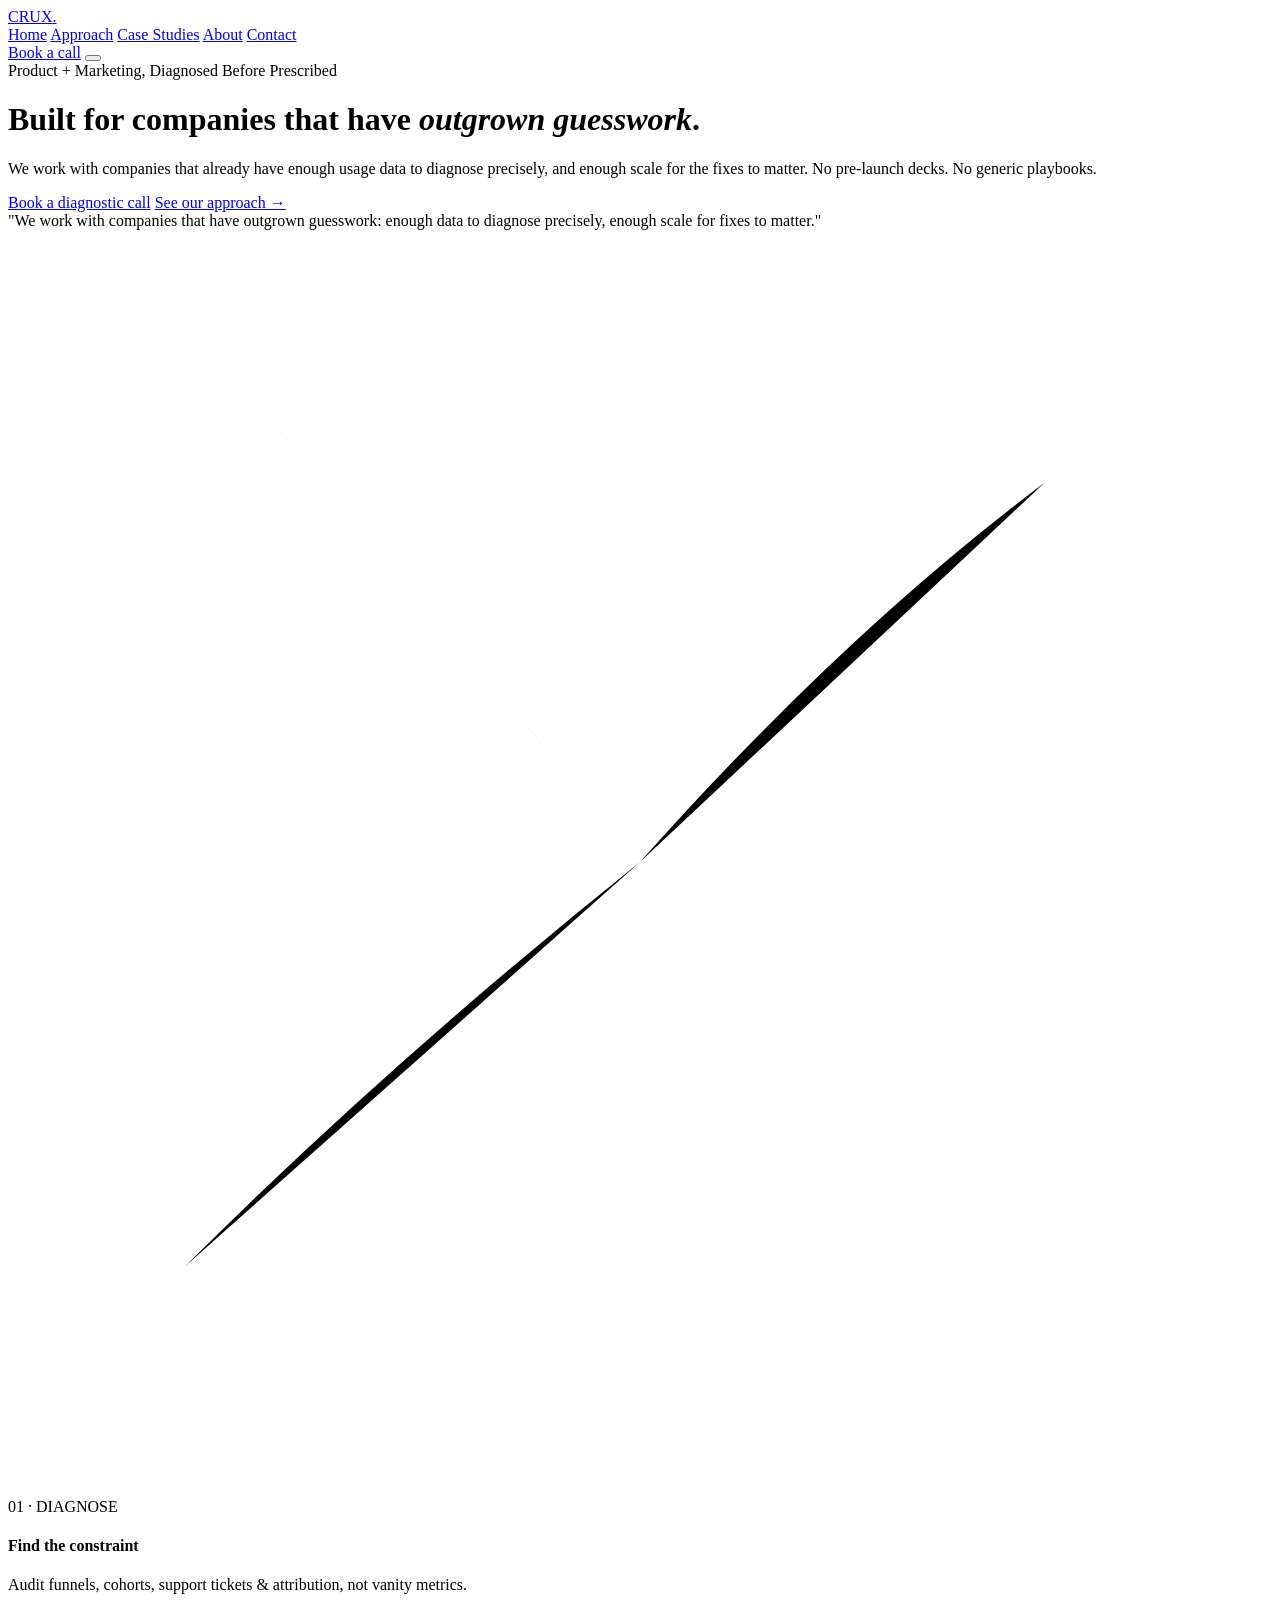
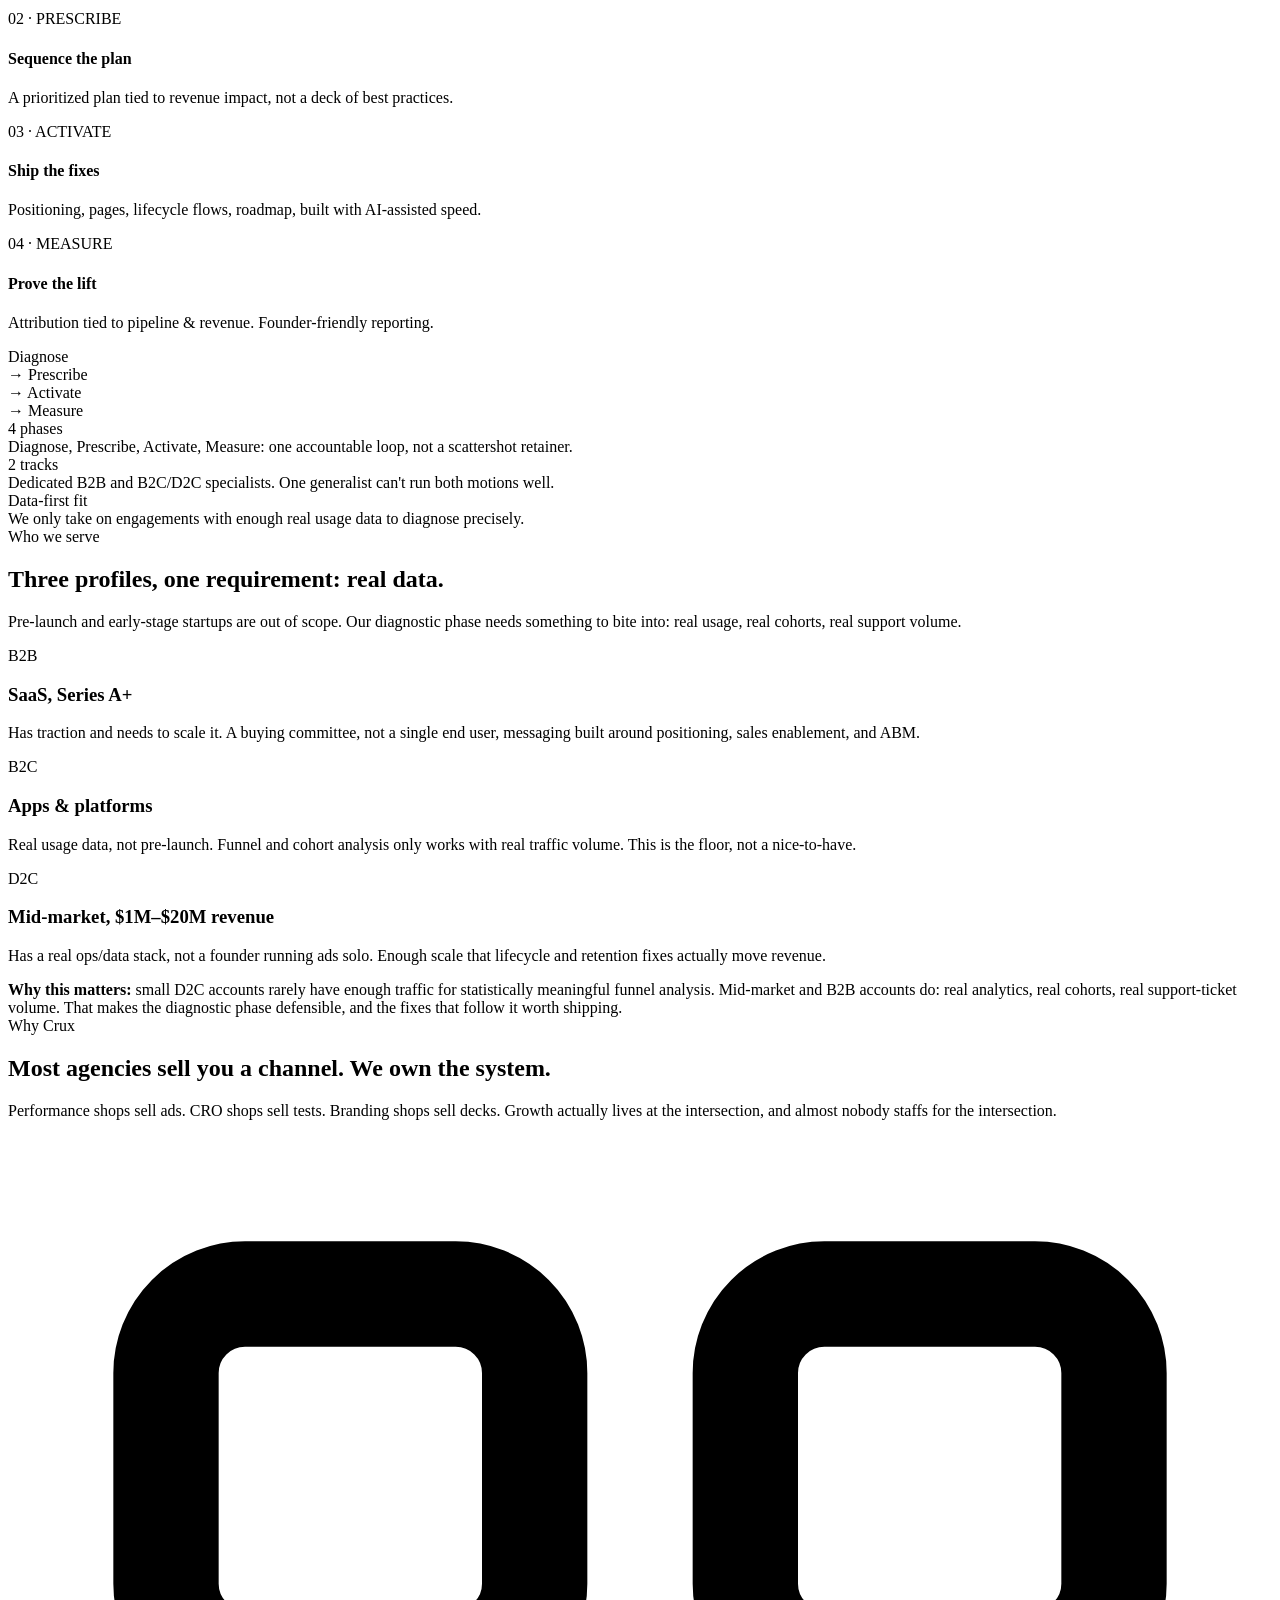
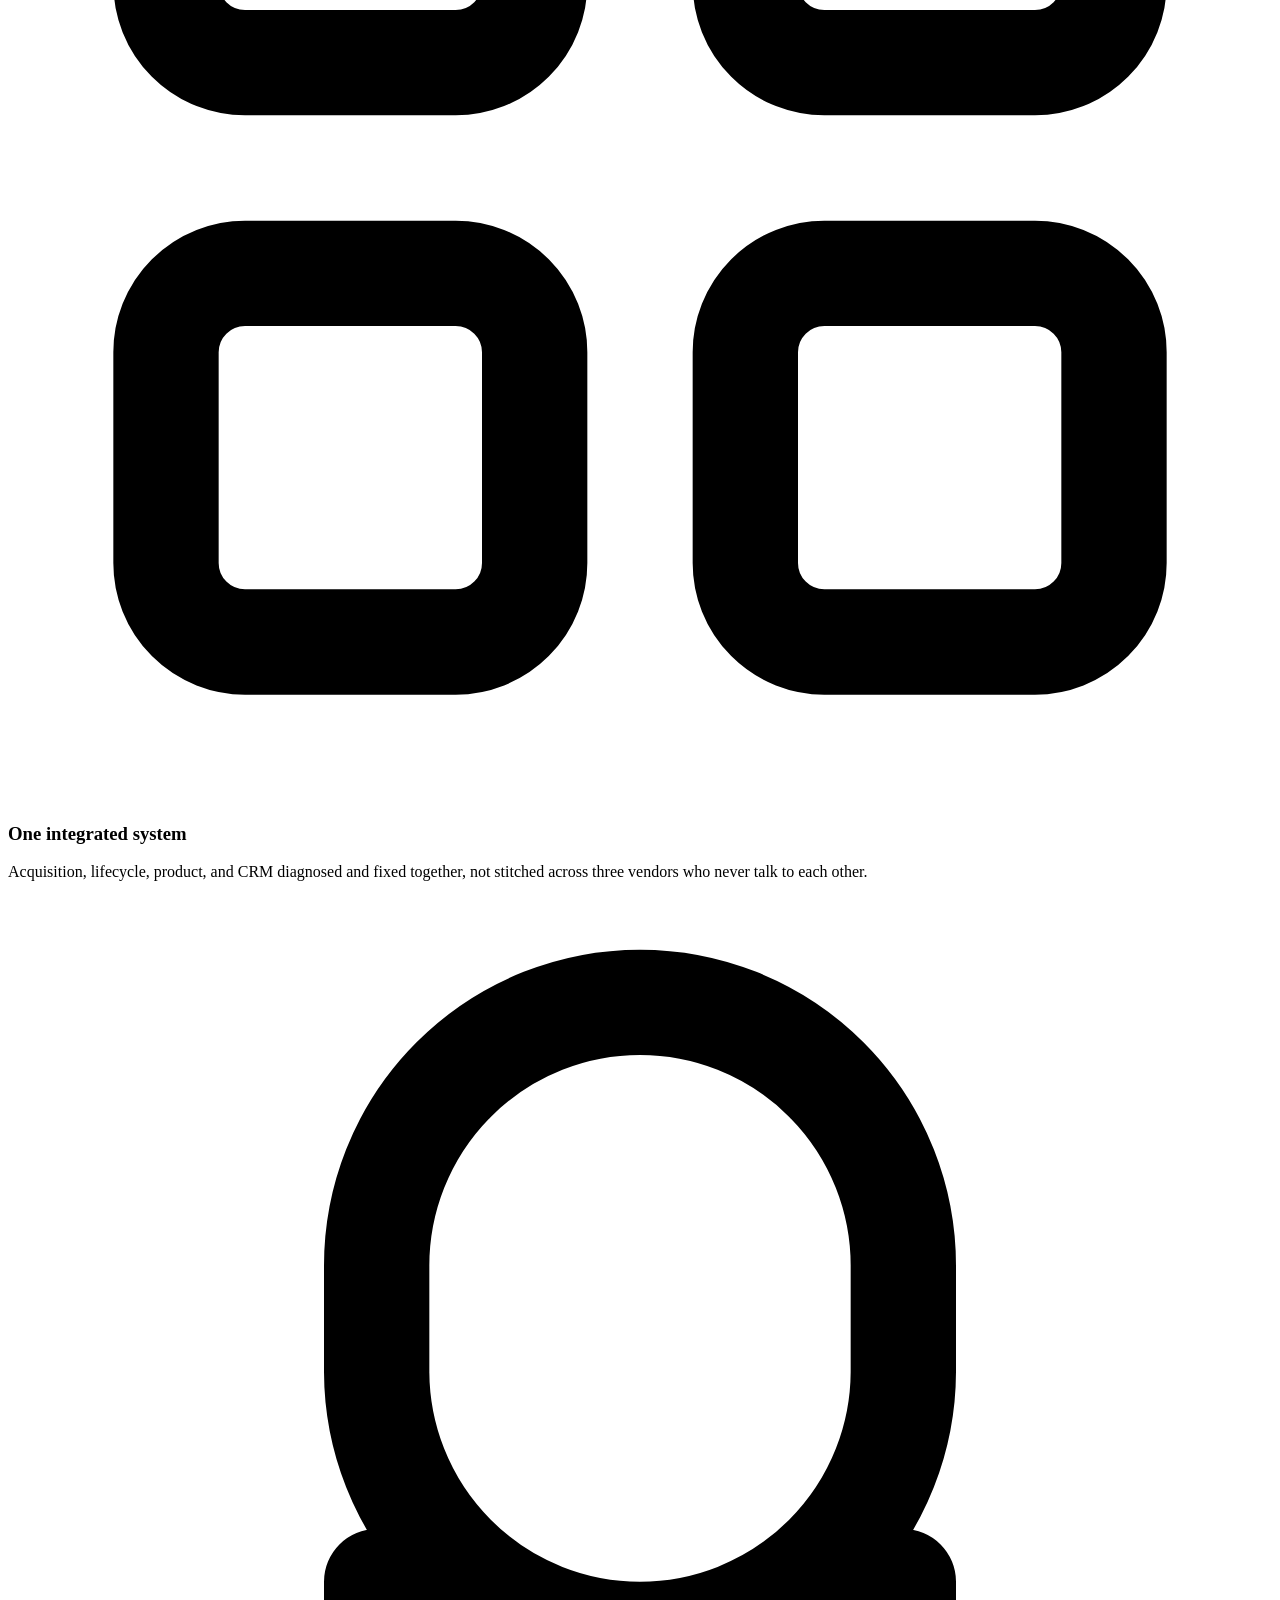
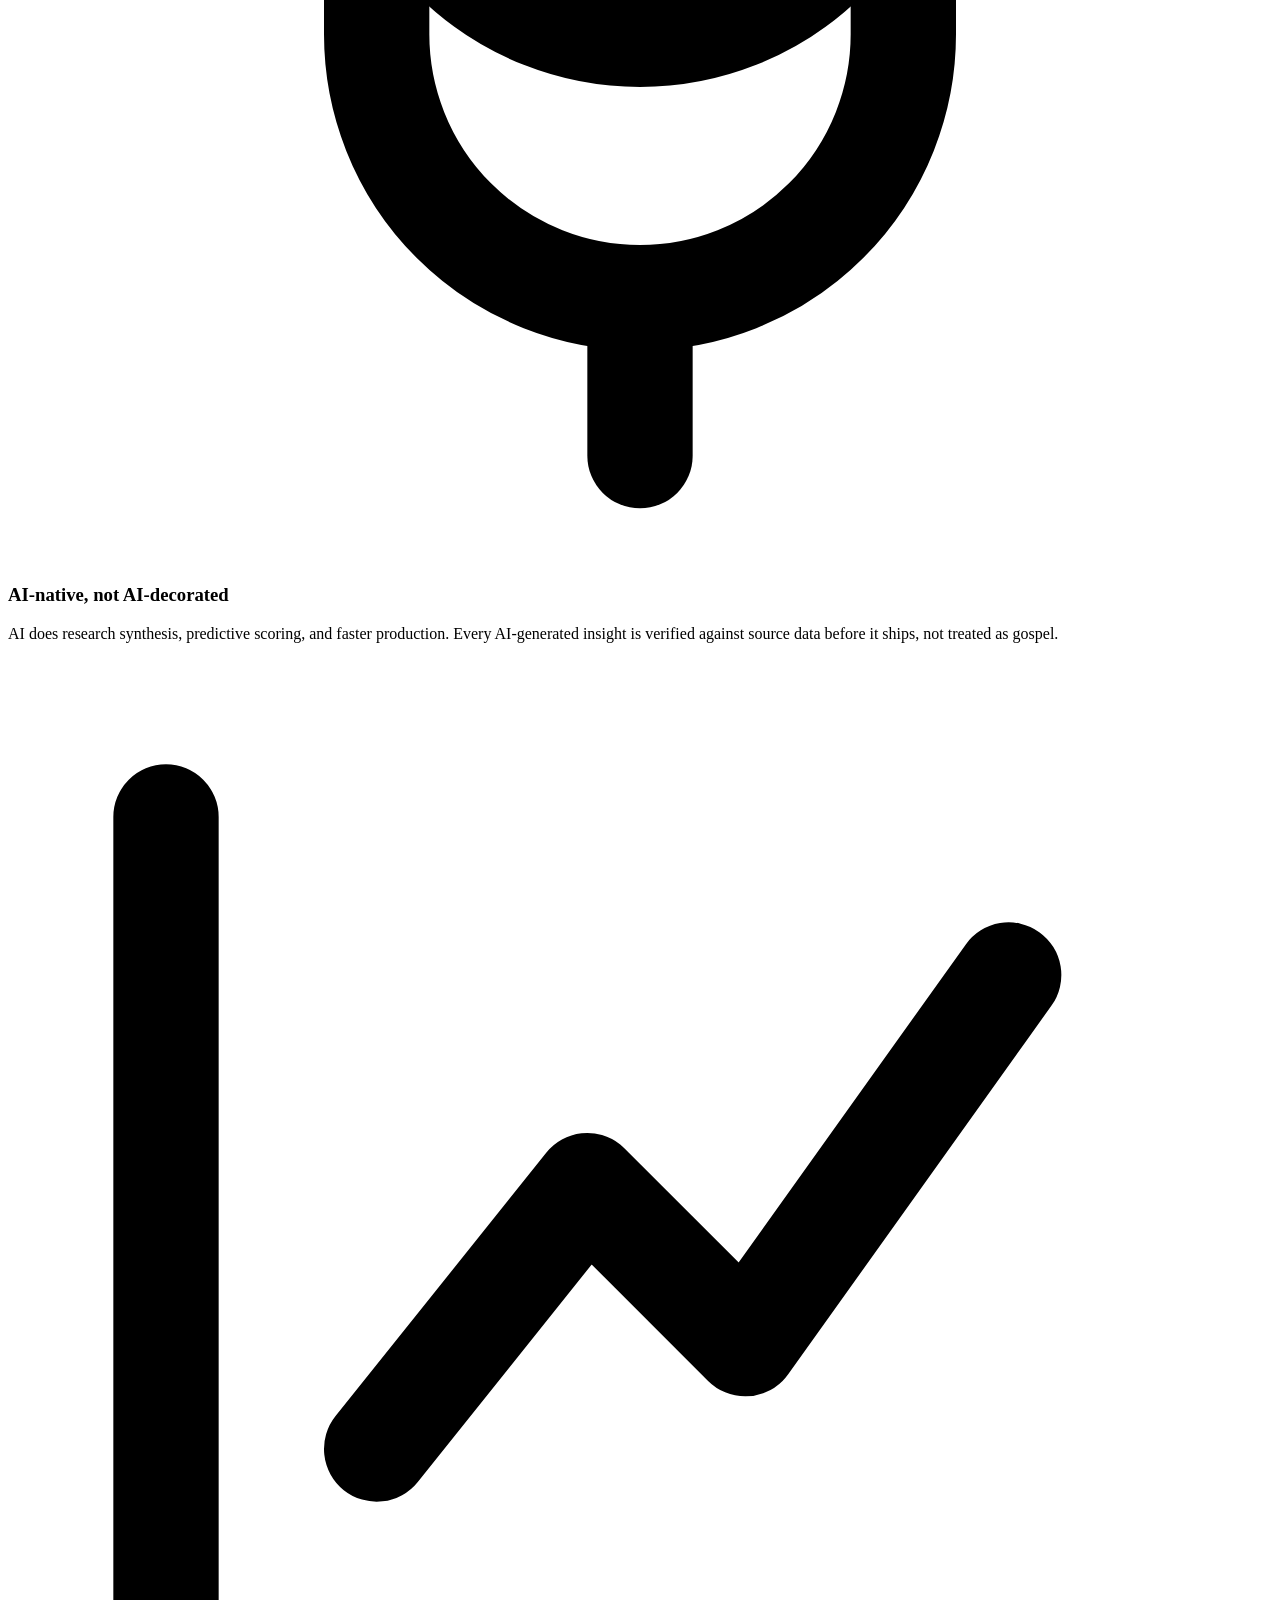
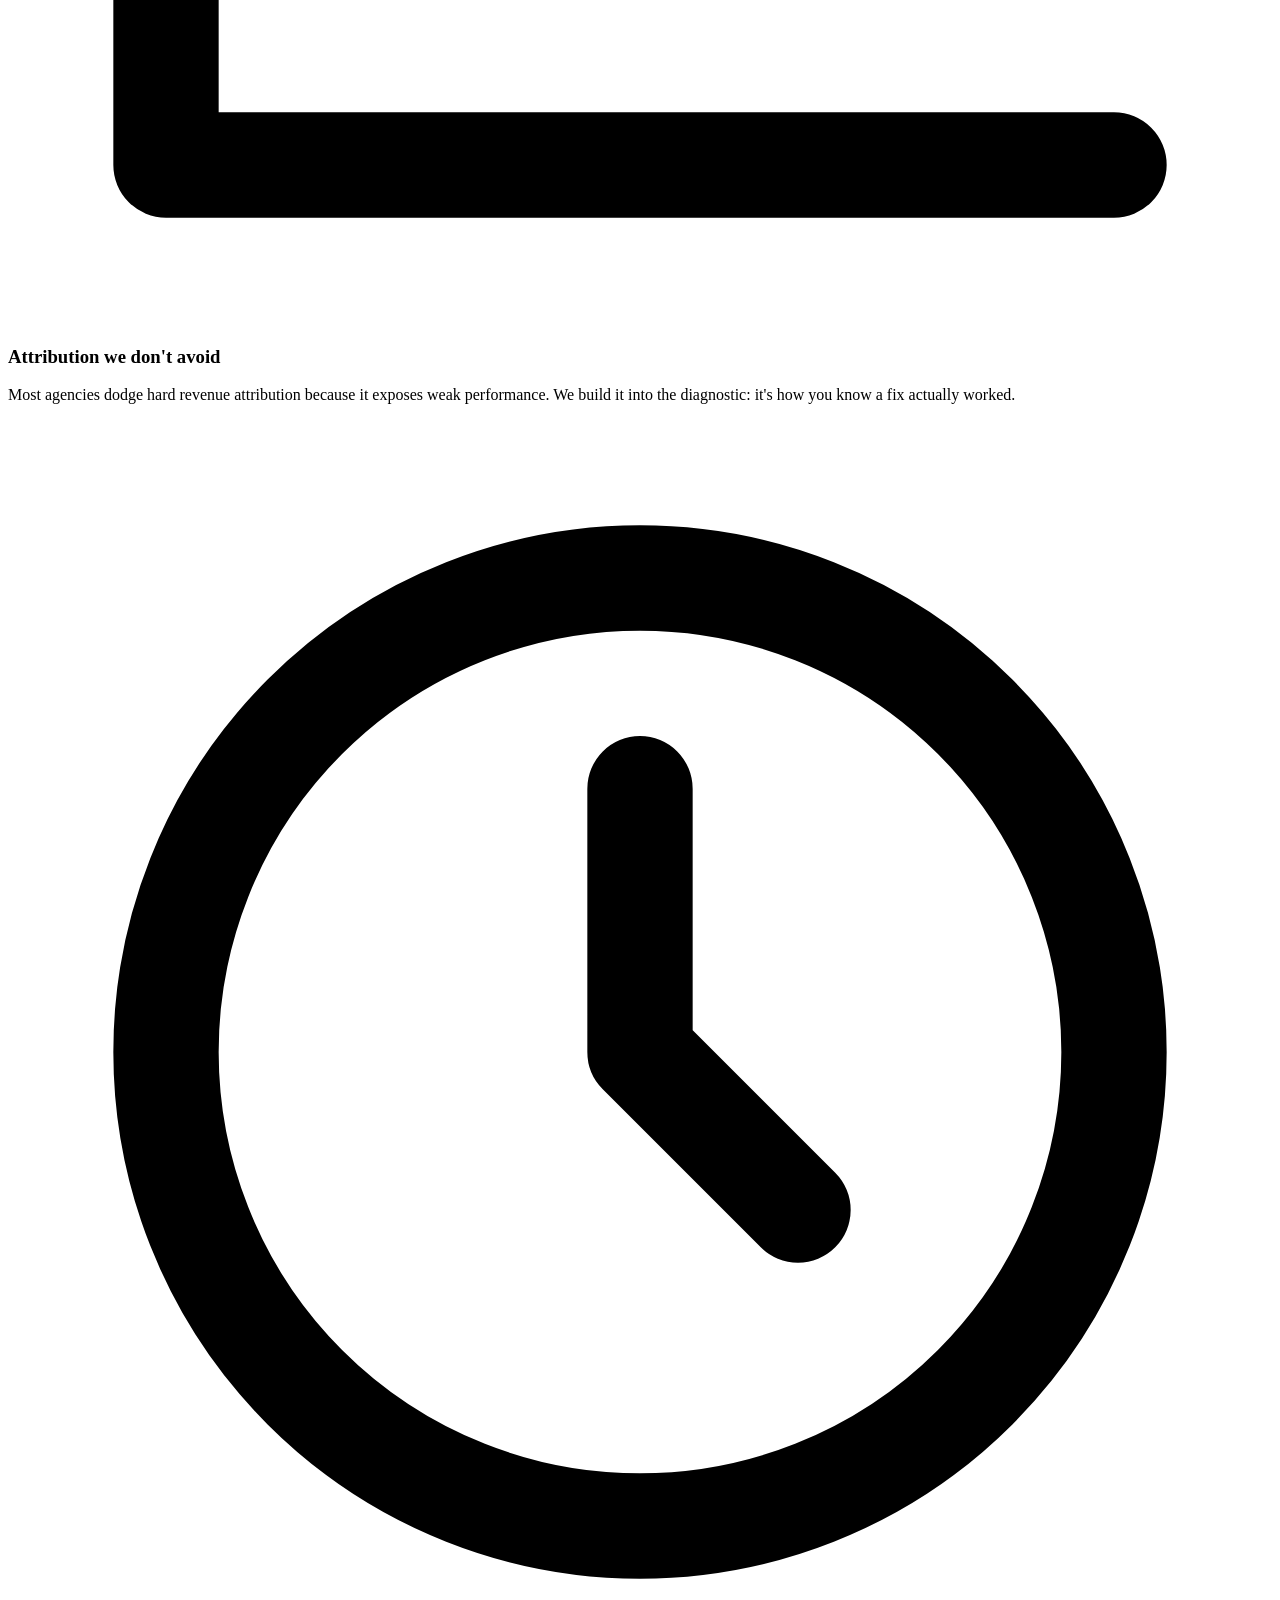
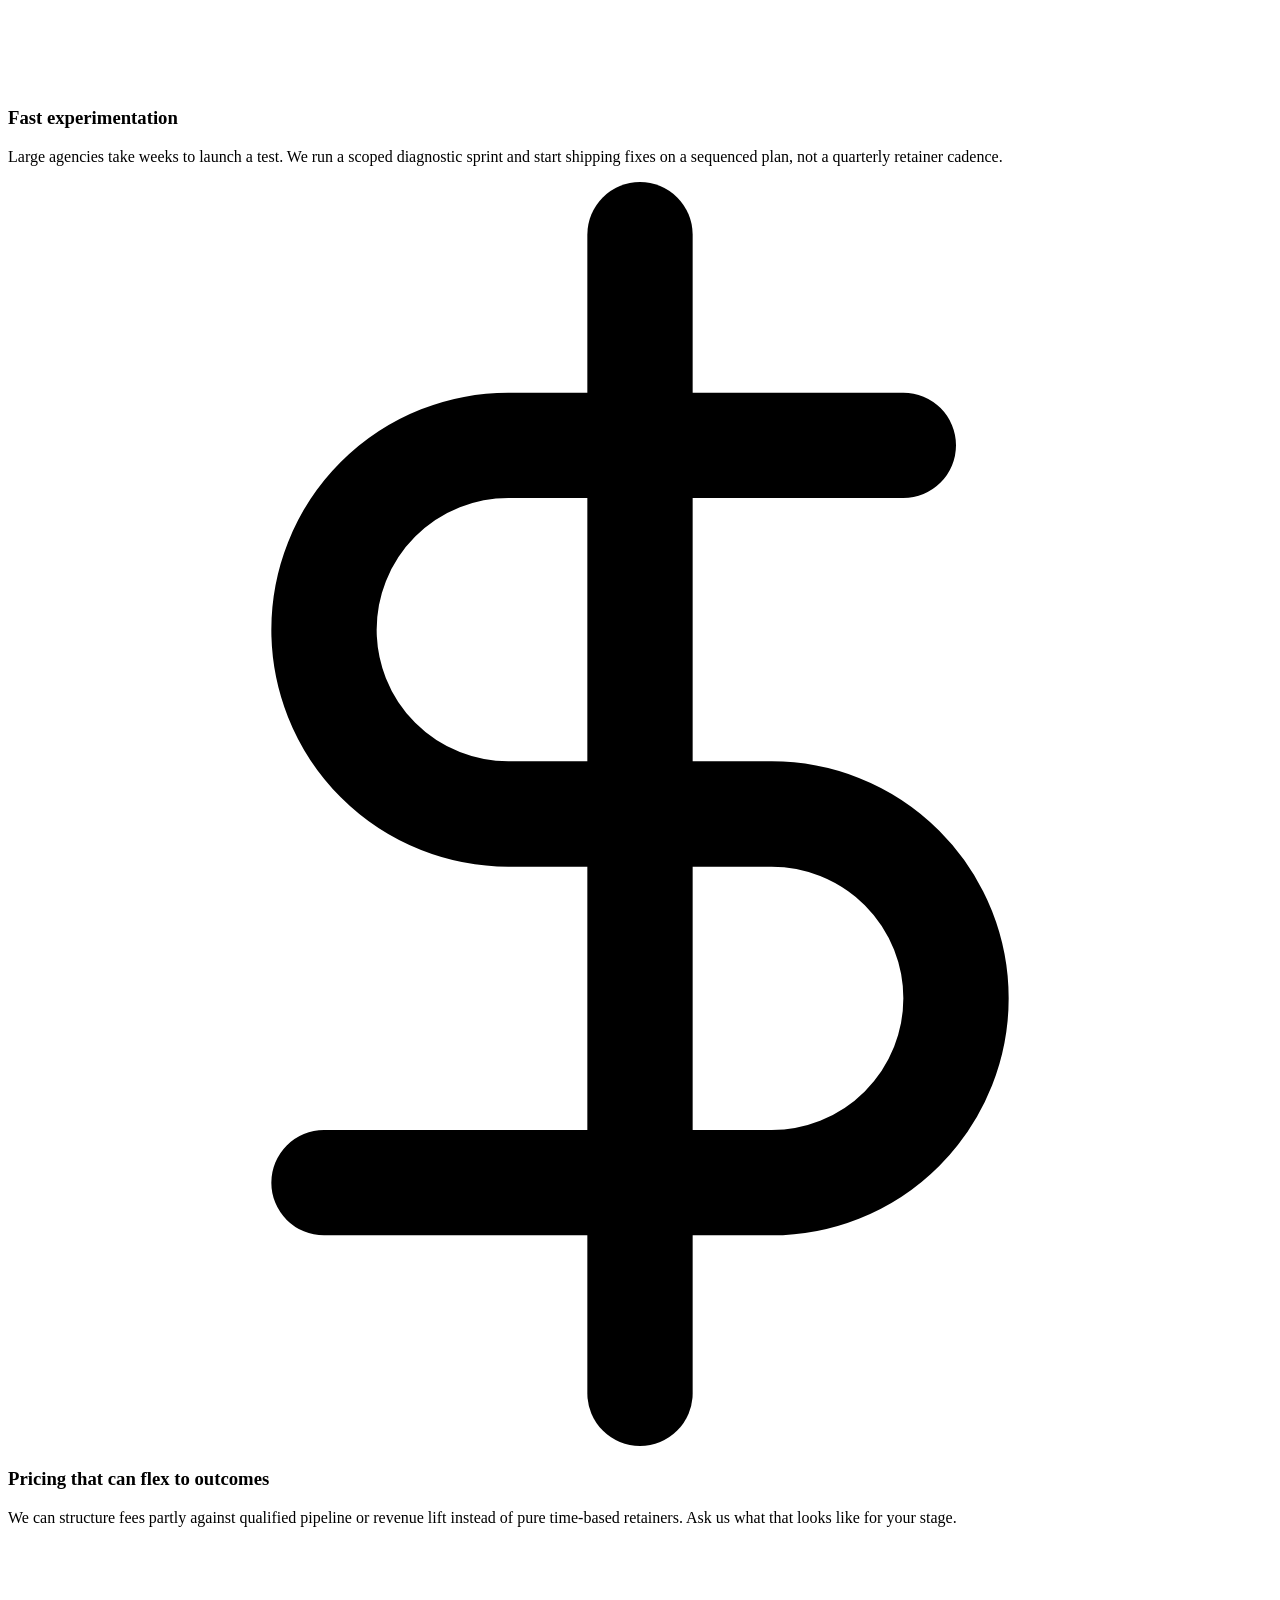
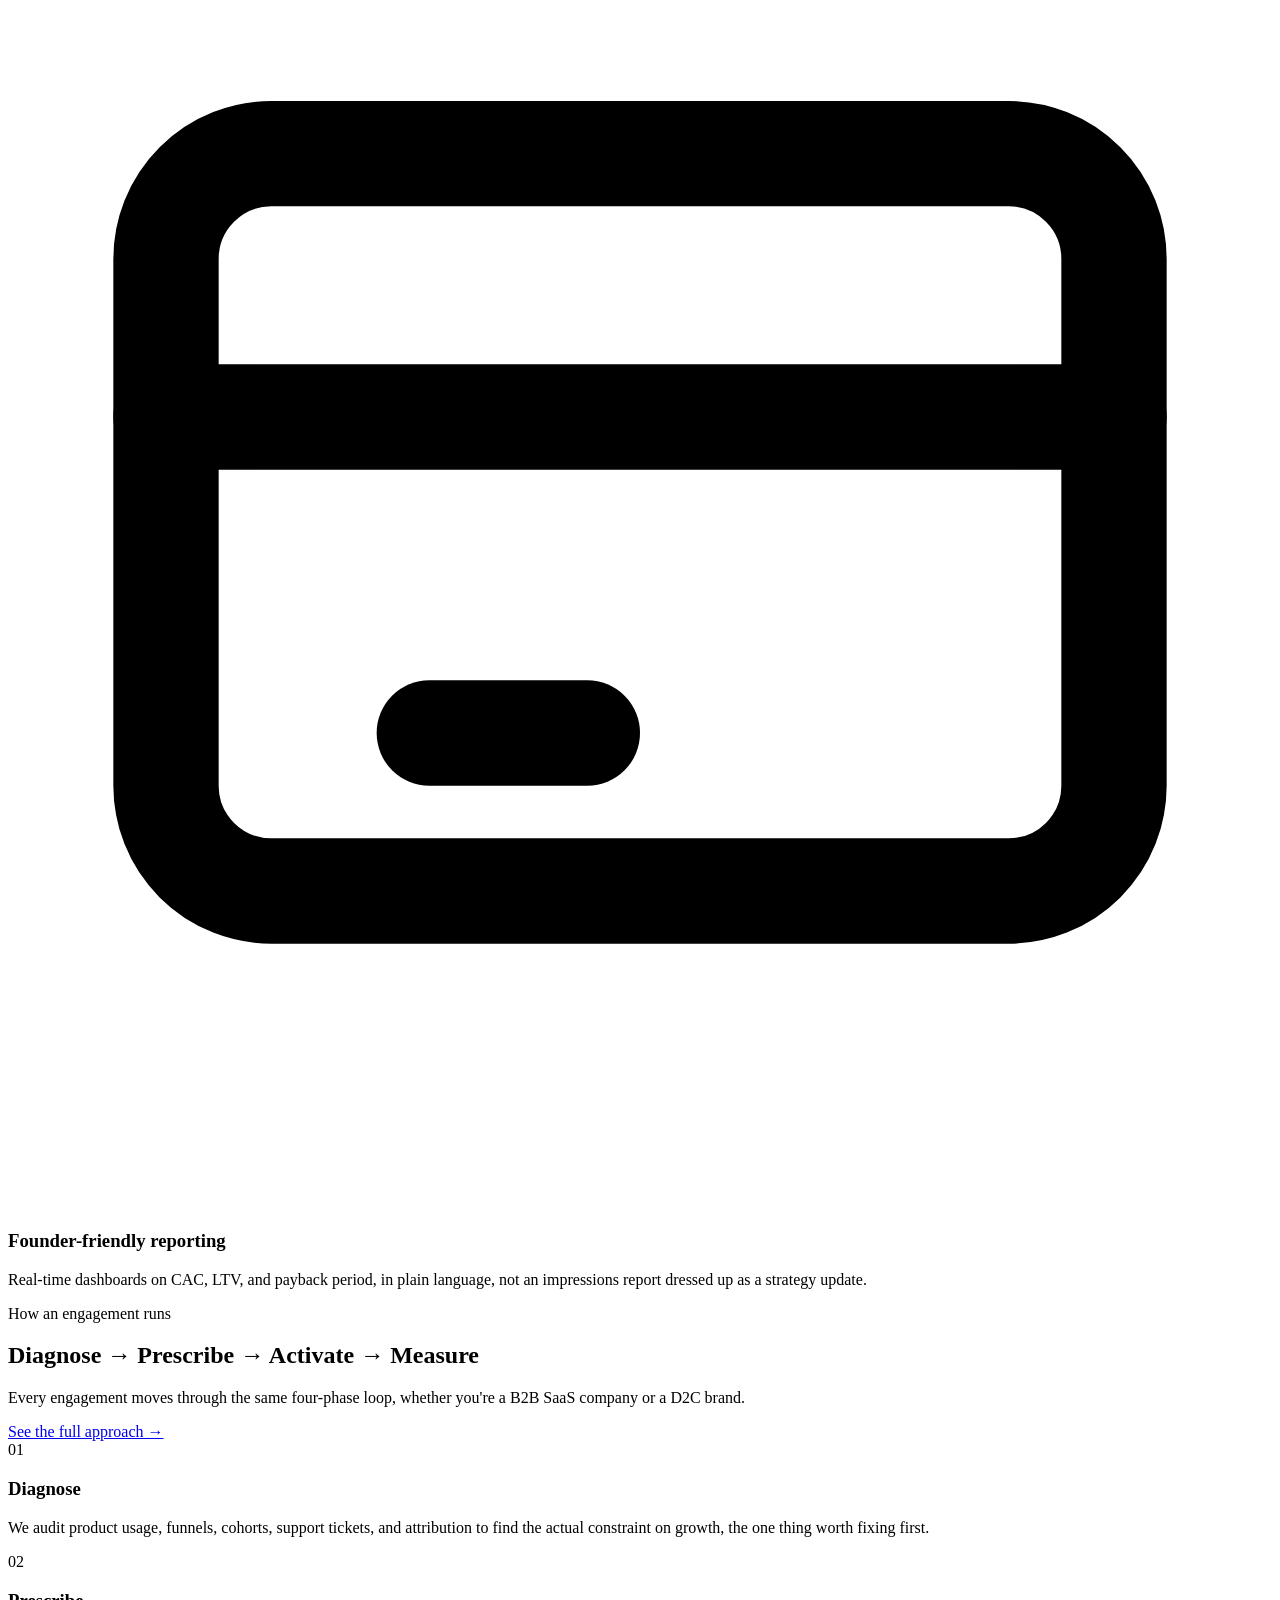
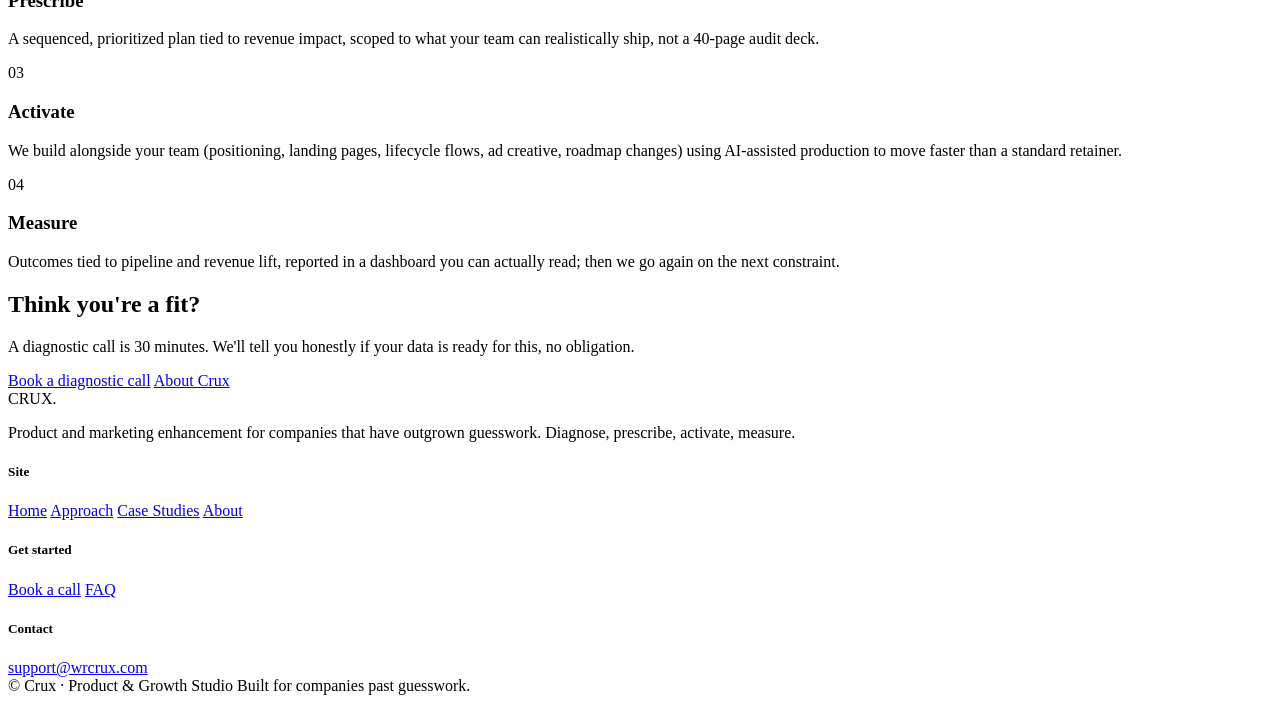
==== index.html @ 043de45a "Initial commit: Crux marketing site" ====
<!DOCTYPE html>
<html lang="en">
<head>
<meta charset="UTF-8">
<meta name="viewport" content="width=device-width, initial-scale=1.0">
<title>Crux · Product &amp; Marketing Studio for Companies Past Guesswork</title>
<meta name="description" content="Crux diagnoses the real constraint in your product and growth funnel using real usage data, prescribes a sequenced plan, ships the fixes, and measures revenue impact, for B2B SaaS, B2C apps, and mid-market D2C.">
<link rel="icon" href="assets/favicon.svg" type="image/svg+xml">
<link rel="preconnect" href="https://fonts.googleapis.com">
<link rel="preconnect" href="https://fonts.gstatic.com" crossorigin>
<link href="https://fonts.googleapis.com/css2?family=Fraunces:ital,opsz,wght@0,9..144,400;0,9..144,500;0,9..144,600;1,9..144,500&family=Inter:wght@400;500;600;700;800&display=swap" rel="stylesheet">
<link rel="stylesheet" href="css/styles.css">
<noscript><style>.reveal{opacity:1!important;transform:none!important;}</style></noscript>
</head>
<body>

<nav class="site-nav on-dark-page" id="site-nav">
  <div class="nav-inner">
    <a href="index.html" class="brand">CRUX<span class="dot">.</span></a>
    <div class="nav-links" id="nav-links">
      <a href="index.html">Home</a>
      <a href="approach.html">Approach</a>
      <a href="case-studies.html">Case Studies</a>
      <a href="about.html">About</a>
      <a href="contact.html">Contact</a>
    </div>
    <div class="nav-cta">
      <a href="contact.html" class="btn btn-outline on-dark">Book a call</a>
      <button class="nav-toggle" id="nav-toggle" aria-label="Toggle menu" aria-expanded="false"><span></span></button>
    </div>
  </div>
</nav>

<!-- HERO -->
<header class="hero">
  <div class="hero-grid"></div>
  <div class="wrap hero-inner">
    <div>
      <span class="hero-tag">Product + Marketing, Diagnosed Before Prescribed</span>
      <h1>Built for companies that have <em>outgrown guesswork</em>.</h1>
      <p class="hero-sub">We work with companies that already have enough usage data to diagnose precisely, and enough scale for the fixes to matter. No pre-launch decks. No generic playbooks.</p>
      <div class="btn-row">
        <a href="contact.html" class="btn btn-primary">Book a diagnostic call</a>
        <a href="approach.html" class="btn btn-outline on-dark">See our approach →</a>
      </div>
      <div class="positioning-quote">
        "We work with companies that have outgrown guesswork: enough data to diagnose precisely, enough scale for fixes to matter."
      </div>
    </div>

    <div class="loop-visual">
      <svg class="loop-svg" viewBox="0 0 100 100" preserveAspectRatio="none">
        <path d="M20,14 Q35,32 50,50"/>
        <path d="M82,20 Q66,32 50,50"/>
        <path d="M14,82 Q30,66 50,50"/>
        <path d="M86,86 Q68,68 50,50"/>
      </svg>
      <div class="loop-card c1">
        <div class="num">01 · DIAGNOSE</div>
        <h4>Find the constraint</h4>
        <p>Audit funnels, cohorts, support tickets &amp; attribution, not vanity metrics.</p>
      </div>
      <div class="loop-card c2">
        <div class="num">02 · PRESCRIBE</div>
        <h4>Sequence the plan</h4>
        <p>A prioritized plan tied to revenue impact, not a deck of best practices.</p>
      </div>
      <div class="loop-card c3">
        <div class="num">03 · ACTIVATE</div>
        <h4>Ship the fixes</h4>
        <p>Positioning, pages, lifecycle flows, roadmap, built with AI-assisted speed.</p>
      </div>
      <div class="loop-card c4">
        <div class="num">04 · MEASURE</div>
        <h4>Prove the lift</h4>
        <p>Attribution tied to pipeline &amp; revenue. Founder-friendly reporting.</p>
      </div>
      <div class="loop-center">Diagnose<br>→ Prescribe<br>→ Activate<br>→ Measure</div>
    </div>
  </div>

  <div class="wrap">
    <div class="stat-row">
      <div class="stat">
        <div class="stat-num">4 phases</div>
        <div class="stat-label">Diagnose, Prescribe, Activate, Measure: one accountable loop, not a scattershot retainer.</div>
      </div>
      <div class="stat">
        <div class="stat-num">2 tracks</div>
        <div class="stat-label">Dedicated B2B and B2C/D2C specialists. One generalist can't run both motions well.</div>
      </div>
      <div class="stat">
        <div class="stat-num">Data-first fit</div>
        <div class="stat-label">We only take on engagements with enough real usage data to diagnose precisely.</div>
      </div>
    </div>
  </div>
</header>

<!-- ICP -->
<section class="canvas">
  <div class="wrap">
    <div class="section-head">
      <div>
        <span class="eyebrow">Who we serve</span>
        <h2>Three profiles, one requirement: real data.</h2>
        <p class="section-lede">Pre-launch and early-stage startups are out of scope. Our diagnostic phase needs something to bite into: real usage, real cohorts, real support volume.</p>
      </div>
    </div>

    <div class="icp-grid">
      <div class="icp-card">
        <span class="icp-label">B2B</span>
        <h3>SaaS, Series A+</h3>
        <p>Has traction and needs to scale it. A buying committee, not a single end user, messaging built around positioning, sales enablement, and ABM.</p>
      </div>
      <div class="icp-card">
        <span class="icp-label">B2C</span>
        <h3>Apps &amp; platforms</h3>
        <p>Real usage data, not pre-launch. Funnel and cohort analysis only works with real traffic volume. This is the floor, not a nice-to-have.</p>
      </div>
      <div class="icp-card">
        <span class="icp-label">D2C</span>
        <h3>Mid-market, $1M–$20M revenue</h3>
        <p>Has a real ops/data stack, not a founder running ads solo. Enough scale that lifecycle and retention fixes actually move revenue.</p>
      </div>
    </div>

    <div class="callout">
      <strong>Why this matters:</strong> small D2C accounts rarely have enough traffic for statistically meaningful funnel analysis. Mid-market and B2B accounts do: real analytics, real cohorts, real support-ticket volume. That makes the diagnostic phase defensible, and the fixes that follow it worth shipping.
    </div>
  </div>
</section>

<!-- WHY CRUX / WHITE SPACE -->
<section>
  <div class="wrap">
    <div class="section-head">
      <div>
        <span class="eyebrow">Why Crux</span>
        <h2>Most agencies sell you a channel. We own the system.</h2>
        <p class="section-lede">Performance shops sell ads. CRO shops sell tests. Branding shops sell decks. Growth actually lives at the intersection, and almost nobody staffs for the intersection.</p>
      </div>
    </div>

    <div class="feature-grid">
      <div class="feature-card reveal">
        <div class="fi"><svg viewBox="0 0 24 24" fill="none" stroke="currentColor" stroke-width="2" stroke-linecap="round" stroke-linejoin="round"><rect x="3" y="3" width="7" height="7" rx="1.5"></rect><rect x="14" y="3" width="7" height="7" rx="1.5"></rect><rect x="3" y="14" width="7" height="7" rx="1.5"></rect><rect x="14" y="14" width="7" height="7" rx="1.5"></rect></svg></div>
        <h3>One integrated system</h3>
        <p>Acquisition, lifecycle, product, and CRM diagnosed and fixed together, not stitched across three vendors who never talk to each other.</p>
      </div>
      <div class="feature-card reveal">
        <div class="fi"><svg viewBox="0 0 24 24" fill="none" stroke="currentColor" stroke-width="2" stroke-linecap="round" stroke-linejoin="round"><path d="M12 2a5 5 0 0 1 5 5v2a5 5 0 0 1-10 0V7a5 5 0 0 1 5-5Z"></path><path d="M7 13v1a5 5 0 0 0 10 0v-1"></path><path d="M12 19v3"></path></svg></div>
        <h3>AI-native, not AI-decorated</h3>
        <p>AI does research synthesis, predictive scoring, and faster production. Every AI-generated insight is verified against source data before it ships, not treated as gospel.</p>
      </div>
      <div class="feature-card reveal">
        <div class="fi"><svg viewBox="0 0 24 24" fill="none" stroke="currentColor" stroke-width="2" stroke-linecap="round" stroke-linejoin="round"><path d="M3 3v18h18"></path><path d="M7 15l4-5 3 3 5-7"></path></svg></div>
        <h3>Attribution we don't avoid</h3>
        <p>Most agencies dodge hard revenue attribution because it exposes weak performance. We build it into the diagnostic: it's how you know a fix actually worked.</p>
      </div>
      <div class="feature-card reveal">
        <div class="fi"><svg viewBox="0 0 24 24" fill="none" stroke="currentColor" stroke-width="2" stroke-linecap="round" stroke-linejoin="round"><circle cx="12" cy="12" r="9"></circle><path d="M12 7v5l3 3"></path></svg></div>
        <h3>Fast experimentation</h3>
        <p>Large agencies take weeks to launch a test. We run a scoped diagnostic sprint and start shipping fixes on a sequenced plan, not a quarterly retainer cadence.</p>
      </div>
      <div class="feature-card reveal">
        <div class="fi"><svg viewBox="0 0 24 24" fill="none" stroke="currentColor" stroke-width="2" stroke-linecap="round" stroke-linejoin="round"><path d="M12 1v22"></path><path d="M17 5H9.5a3.5 3.5 0 0 0 0 7h5a3.5 3.5 0 0 1 0 7H6"></path></svg></div>
        <h3>Pricing that can flex to outcomes</h3>
        <p>We can structure fees partly against qualified pipeline or revenue lift instead of pure time-based retainers. Ask us what that looks like for your stage.</p>
      </div>
      <div class="feature-card reveal">
        <div class="fi"><svg viewBox="0 0 24 24" fill="none" stroke="currentColor" stroke-width="2" stroke-linecap="round" stroke-linejoin="round"><rect x="3" y="4" width="18" height="14" rx="2"></rect><path d="M3 9h18"></path><path d="M8 15h3"></path></svg></div>
        <h3>Founder-friendly reporting</h3>
        <p>Real-time dashboards on CAC, LTV, and payback period, in plain language, not an impressions report dressed up as a strategy update.</p>
      </div>
    </div>
  </div>
</section>

<!-- PROCESS TEASER -->
<section class="canvas">
  <div class="wrap">
    <div class="section-head">
      <div>
        <span class="eyebrow">How an engagement runs</span>
        <h2>Diagnose → Prescribe → Activate → Measure</h2>
        <p class="section-lede">Every engagement moves through the same four-phase loop, whether you're a B2B SaaS company or a D2C brand.</p>
      </div>
      <a href="approach.html" class="btn btn-outline">See the full approach →</a>
    </div>

    <div class="process-list">
      <div class="process-row reveal">
        <div class="process-num">01</div>
        <div>
          <h3>Diagnose</h3>
          <p class="body">We audit product usage, funnels, cohorts, support tickets, and attribution to find the actual constraint on growth, the one thing worth fixing first.</p>
        </div>
      </div>
      <div class="process-row reveal">
        <div class="process-num">02</div>
        <div>
          <h3>Prescribe</h3>
          <p class="body">A sequenced, prioritized plan tied to revenue impact, scoped to what your team can realistically ship, not a 40-page audit deck.</p>
        </div>
      </div>
      <div class="process-row reveal">
        <div class="process-num">03</div>
        <div>
          <h3>Activate</h3>
          <p class="body">We build alongside your team (positioning, landing pages, lifecycle flows, ad creative, roadmap changes) using AI-assisted production to move faster than a standard retainer.</p>
        </div>
      </div>
      <div class="process-row reveal">
        <div class="process-num">04</div>
        <div>
          <h3>Measure</h3>
          <p class="body">Outcomes tied to pipeline and revenue lift, reported in a dashboard you can actually read; then we go again on the next constraint.</p>
        </div>
      </div>
    </div>
  </div>
</section>

<!-- CTA -->
<section>
  <div class="wrap">
    <div class="cta-band reveal">
      <div>
        <h2>Think you're a fit?</h2>
        <p>A diagnostic call is 30 minutes. We'll tell you honestly if your data is ready for this, no obligation.</p>
      </div>
      <div class="btn-row">
        <a href="contact.html" class="btn btn-primary">Book a diagnostic call</a>
        <a href="about.html" class="btn btn-outline on-dark">About Crux</a>
      </div>
    </div>
  </div>
</section>

<footer class="site-footer">
  <div class="wrap">
    <div class="footer-top">
      <div>
        <div class="brand">CRUX<span class="dot">.</span></div>
        <p>Product and marketing enhancement for companies that have outgrown guesswork. Diagnose, prescribe, activate, measure.</p>
      </div>
      <div class="footer-col">
        <h5>Site</h5>
        <a href="index.html">Home</a>
        <a href="approach.html">Approach</a>
        <a href="case-studies.html">Case Studies</a>
        <a href="about.html">About</a>
      </div>
      <div class="footer-col">
        <h5>Get started</h5>
        <a href="contact.html">Book a call</a>
        <a href="contact.html#faq">FAQ</a>
      </div>
      <div class="footer-col">
        <h5>Contact</h5>
        <a href="mailto:support@wrcrux.com">support@wrcrux.com</a>
      </div>
    </div>
    <div class="footer-bottom">
      <span>© <span data-year></span> Crux · Product &amp; Growth Studio</span>
      <span>Built for companies past guesswork.</span>
    </div>
  </div>
</footer>

<script src="js/main.js"></script>
</body>
</html>
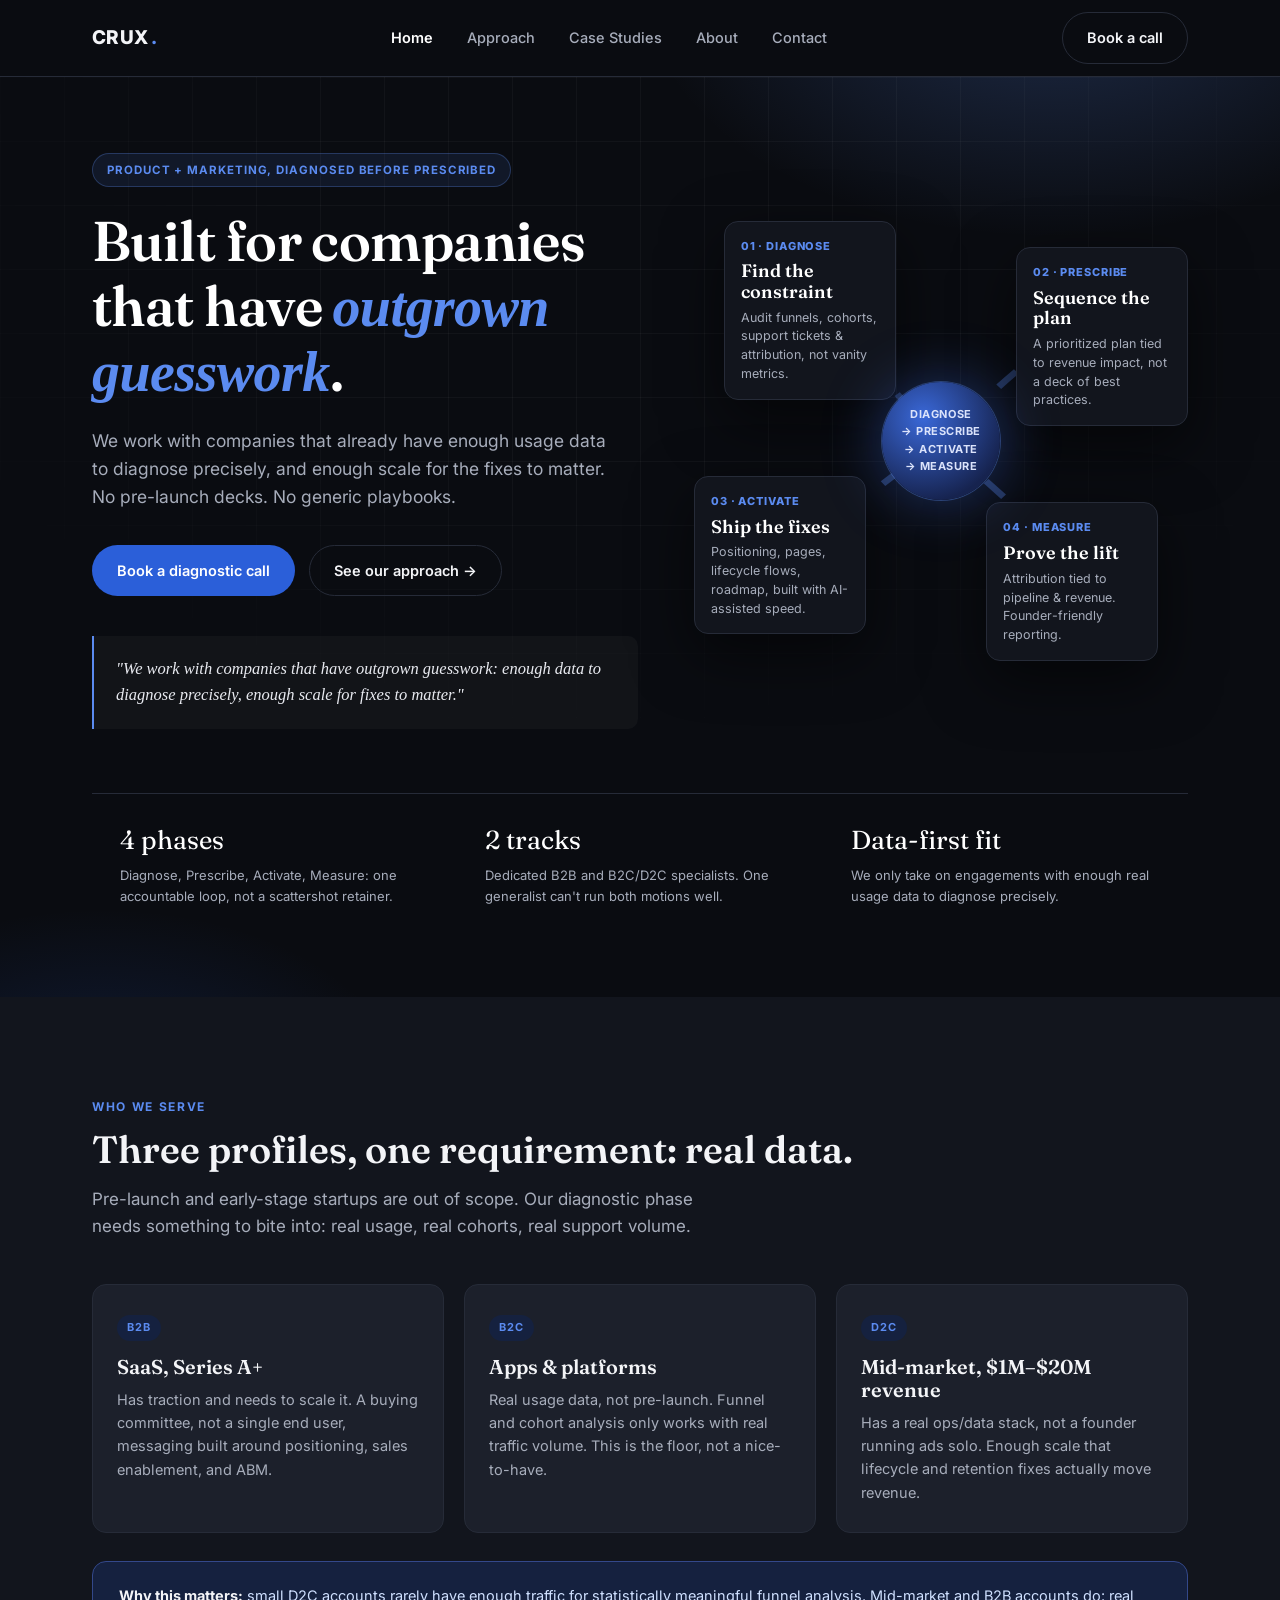
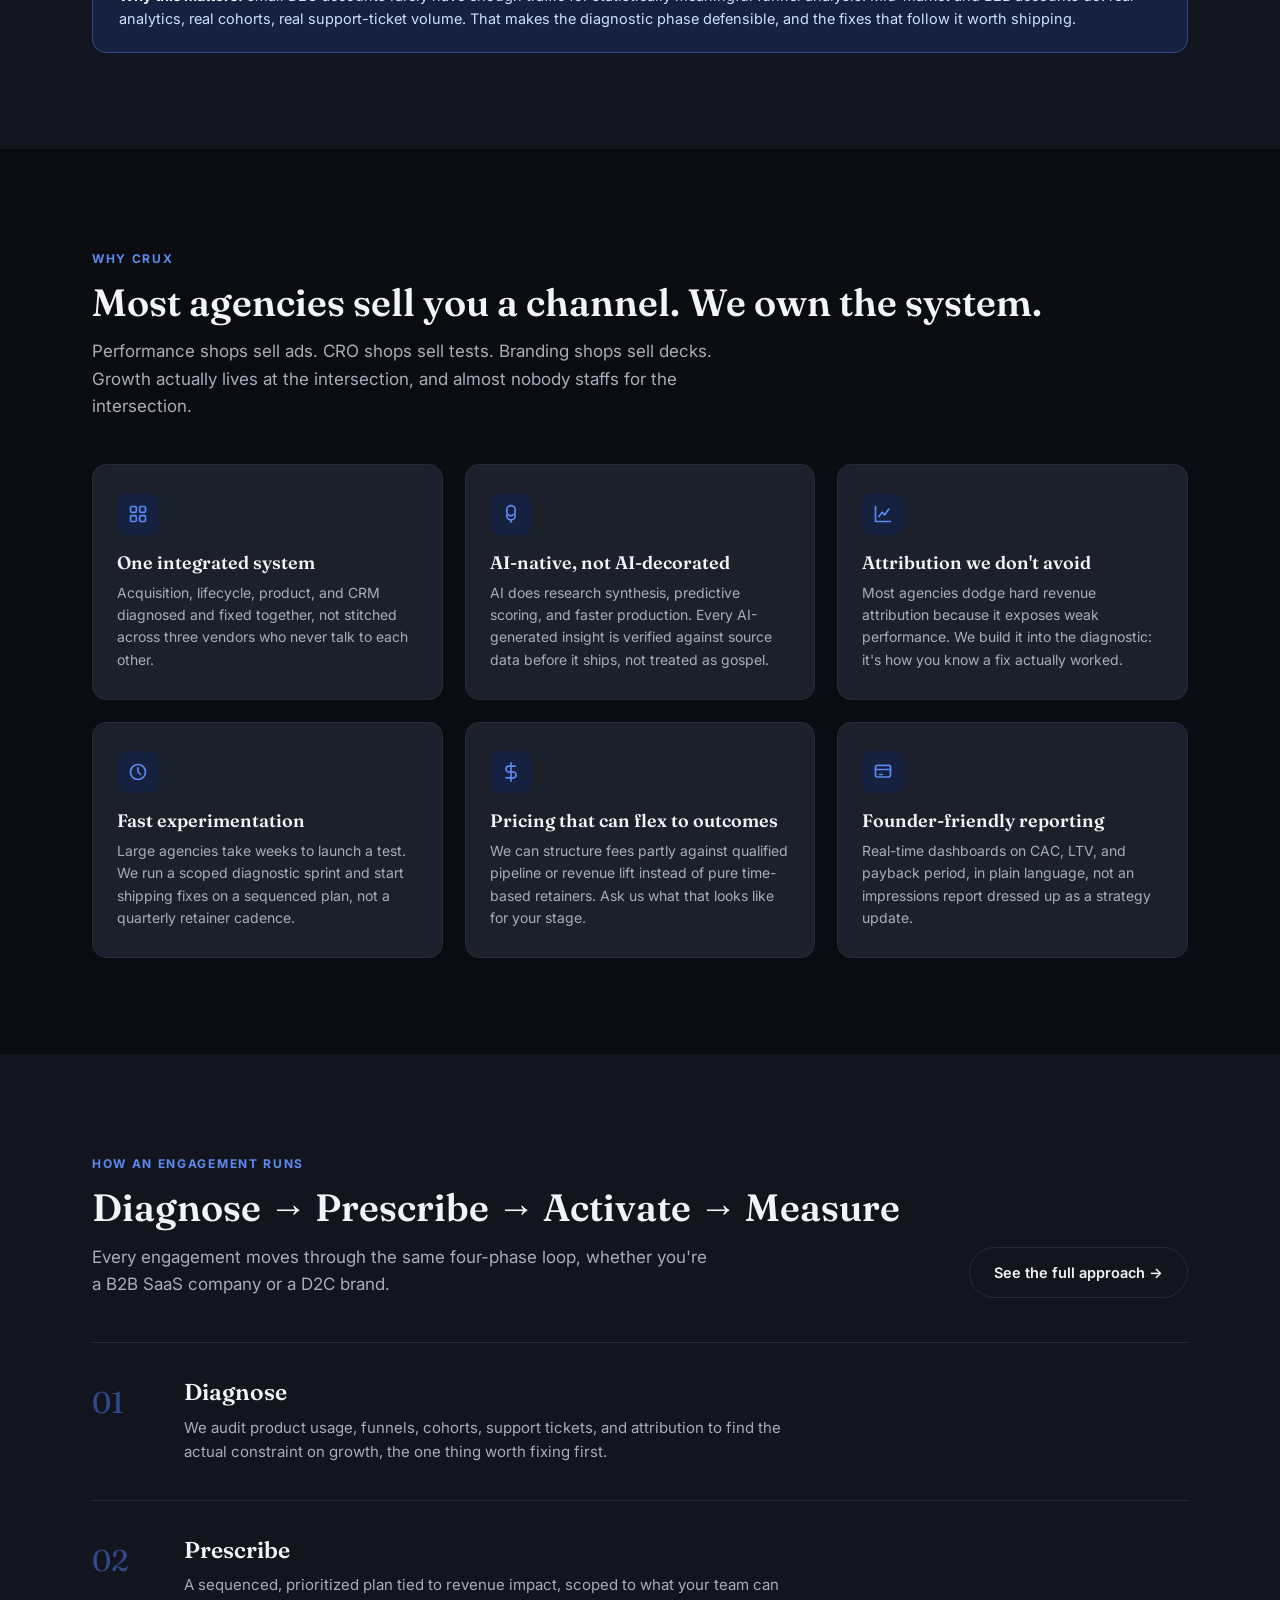
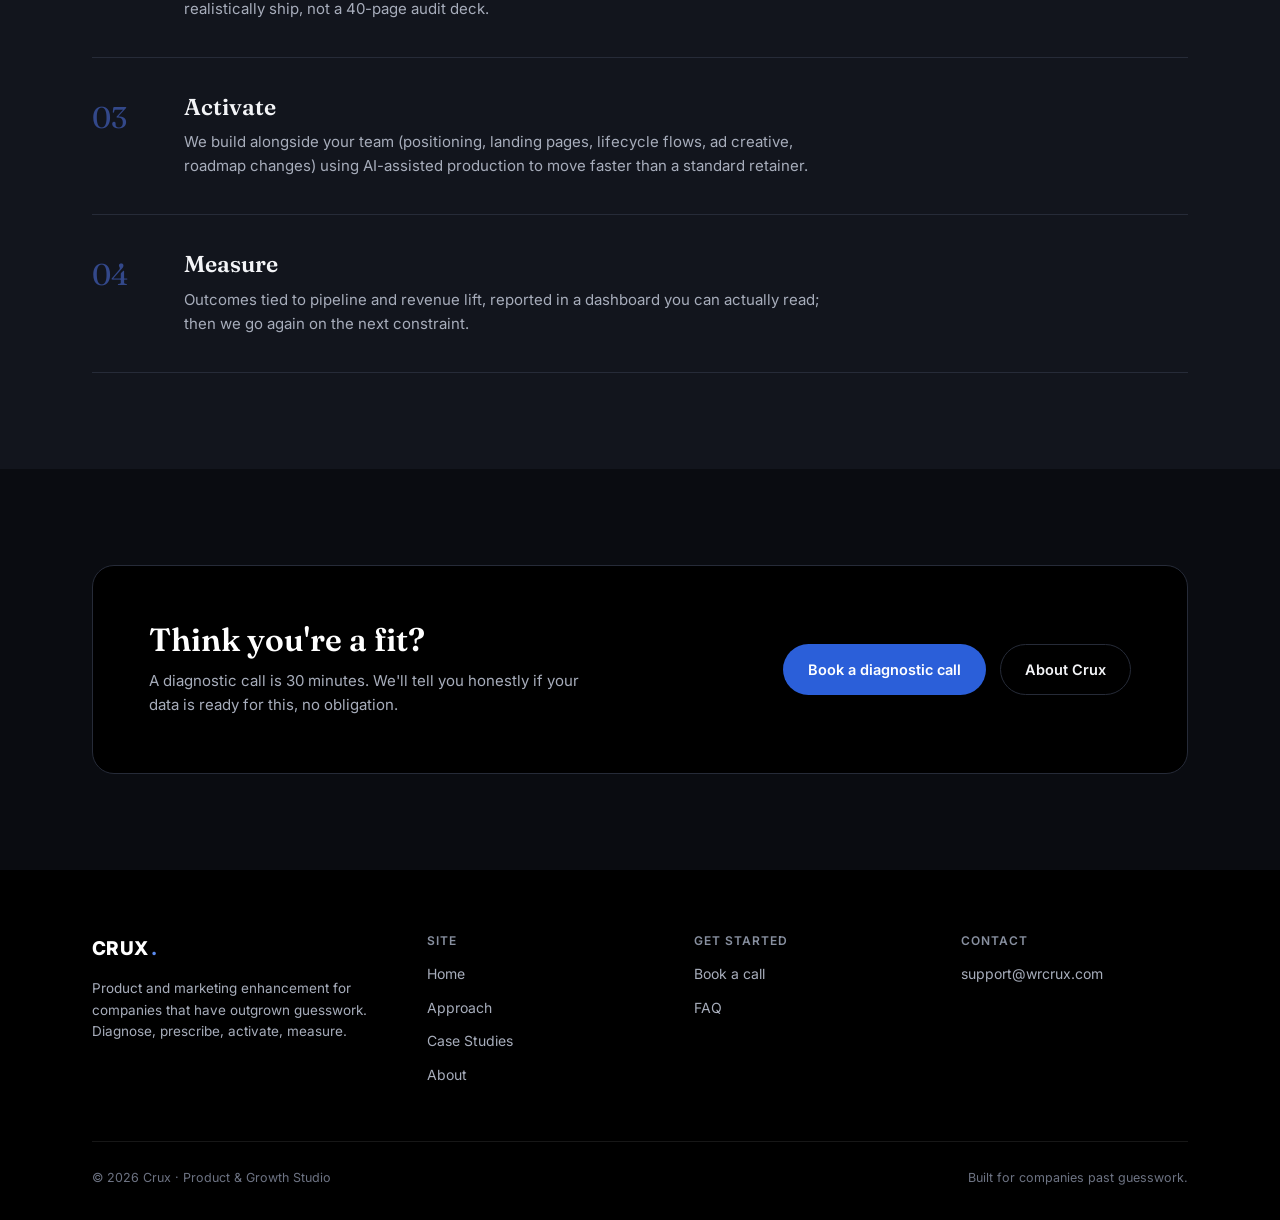
==== commit 45694ed5: "Add GA4 tracking snippet to all pages" ====
--- a/index.html
+++ b/index.html
@@ -1,6 +1,15 @@
 <!DOCTYPE html>
 <html lang="en">
 <head>
+<!-- Google tag (gtag.js) -->
+<script async src="https://www.googletagmanager.com/gtag/js?id=G-JC60YXVGFB"></script>
+<script>
+  window.dataLayer = window.dataLayer || [];
+  function gtag(){dataLayer.push(arguments);}
+  gtag('js', new Date());
+
+  gtag('config', 'G-JC60YXVGFB');
+</script>
 <meta charset="UTF-8">
 <meta name="viewport" content="width=device-width, initial-scale=1.0">
 <title>Crux · Product &amp; Marketing Studio for Companies Past Guesswork</title>
--- a/css/styles.css
+++ b/css/styles.css
@@ -0,0 +1,726 @@
+/* ==========================================================================
+   Crux — shared design system
+   ========================================================================== */
+
+:root{
+  /* brand — dark theme throughout */
+  --ink:#f3f4f7;
+  --ink-soft:#a7adbb;
+  --ink-faint:#767c8c;
+  --line:#262b38;
+  --paper:#0a0c11;
+  --canvas:#12151d;
+  --canvas-deep:#1c202b;
+  --void:#000000;
+
+  --accent:#2b5fd9;
+  --accent-dark:#1c3f99;
+  --accent-soft:#15213f;
+  --accent-line:#33488a;
+
+  --green:#34c281;
+  --green-soft:#123423;
+  --amber:#eab155;
+  --amber-soft:#332612;
+
+  /* dark surfaces — aliased to the base palette above, kept for components
+     that were already written against the dark-* names */
+  --dark-bg:var(--paper);
+  --dark-panel:var(--canvas);
+  --dark-panel-2:var(--canvas-deep);
+  --dark-line:var(--line);
+  --dark-ink:var(--ink);
+  --dark-ink-soft:var(--ink-soft);
+  --accent-glow:#5b8bf0;
+
+  --radius-sm:8px;
+  --radius:14px;
+  --radius-lg:22px;
+
+  --serif:"Fraunces","Iowan Old Style",Georgia,serif;
+  --sans:"Inter",-apple-system,BlinkMacSystemFont,"Segoe UI",Helvetica,Arial,sans-serif;
+
+  --shadow-sm:0 1px 2px rgba(0,0,0,0.35);
+  --shadow:0 8px 30px rgba(0,0,0,0.45);
+  --shadow-lg:0 20px 60px rgba(0,0,0,0.55);
+}
+
+*,*::before,*::after{box-sizing:border-box;}
+body{
+  margin:0;
+  font-family:var(--sans);
+  background:var(--paper);
+  color:var(--ink);
+  line-height:1.6;
+  -webkit-font-smoothing:antialiased;
+}
+img{max-width:100%;display:block;}
+a{color:inherit;text-decoration:none;}
+ul{margin:0;padding:0;list-style:none;}
+button{font:inherit;}
+h1,h2,h3,h4,h5{font-family:var(--serif);font-weight:600;line-height:1.15;margin:0;}
+p{margin:0;}
+
+.wrap{
+  max-width:1160px;
+  margin:0 auto;
+  padding:0 32px;
+}
+
+.eyebrow{
+  font-family:var(--sans);
+  font-size:12px;
+  text-transform:uppercase;
+  letter-spacing:0.14em;
+  font-weight:700;
+  color:var(--accent-glow);
+}
+.eyebrow.on-dark{color:var(--accent-glow);}
+
+.section-lede{
+  font-size:17px;
+  color:var(--ink-soft);
+  max-width:620px;
+  margin:14px 0 0;
+}
+
+section{padding:96px 0;}
+section.tight{padding:64px 0;}
+section.canvas{background:var(--canvas);}
+section.dark{background:var(--dark-bg);color:var(--dark-ink);}
+section.ink{background:var(--void);color:#fff;}
+.border-top{border-top:1px solid var(--line);}
+
+/* ---------- buttons ---------- */
+.btn{
+  display:inline-flex;
+  align-items:center;
+  gap:8px;
+  padding:13px 24px;
+  border-radius:999px;
+  font-weight:600;
+  font-size:14.5px;
+  border:1px solid transparent;
+  cursor:pointer;
+  transition:transform .15s ease, background .15s ease, border-color .15s ease, color .15s ease;
+  white-space:nowrap;
+}
+.btn:hover{transform:translateY(-1px);}
+.btn-primary{background:var(--accent);color:#fff;}
+.btn-primary:hover{background:var(--accent-dark);}
+.btn-outline{background:transparent;border-color:var(--line);color:var(--ink);}
+.btn-outline:hover{border-color:var(--ink);}
+.btn-outline.on-dark{border-color:var(--dark-line);color:var(--dark-ink);}
+.btn-outline.on-dark:hover{border-color:var(--dark-ink);}
+.btn-ghost{background:transparent;color:var(--accent-glow);padding-left:0;padding-right:0;}
+.btn-ghost:hover{color:#fff;}
+.btn-row{display:flex;gap:14px;flex-wrap:wrap;align-items:center;}
+.btn svg{width:15px;height:15px;}
+
+/* ---------- nav ---------- */
+.site-nav{
+  position:sticky;
+  top:0;
+  z-index:100;
+  background:var(--paper);
+  border-bottom:1px solid var(--line);
+}
+.site-nav.on-dark-page{
+  background:#0a0c11;
+  border-bottom:1px solid var(--dark-line);
+}
+.nav-inner{
+  max-width:1160px;
+  margin:0 auto;
+  padding:0 32px;
+  height:76px;
+  display:flex;
+  align-items:center;
+  justify-content:space-between;
+}
+.brand{
+  font-family:var(--sans);
+  font-weight:800;
+  font-size:19px;
+  letter-spacing:0.02em;
+  display:flex;
+  align-items:center;
+  gap:2px;
+}
+.site-nav.on-dark-page .brand{color:var(--dark-ink);}
+.brand .dot{color:var(--accent-glow);}
+.nav-links{
+  display:flex;
+  align-items:center;
+  gap:34px;
+}
+.nav-links a{
+  font-size:14.5px;
+  font-weight:500;
+  color:var(--ink-soft);
+  transition:color .15s ease;
+}
+.site-nav.on-dark-page .nav-links a{color:var(--dark-ink-soft);}
+.nav-links a:hover{color:var(--ink);}
+.site-nav.on-dark-page .nav-links a:hover{color:#fff;}
+.nav-links a.active{color:var(--ink);font-weight:600;}
+.site-nav.on-dark-page .nav-links a.active{color:#fff;}
+.nav-cta{display:flex;align-items:center;gap:22px;}
+.nav-toggle{
+  display:none;
+  width:38px;height:38px;
+  border-radius:8px;
+  border:1px solid var(--line);
+  background:transparent;
+  align-items:center;
+  justify-content:center;
+}
+.nav-toggle span,.nav-toggle span::before,.nav-toggle span::after{
+  content:"";
+  display:block;
+  width:18px;height:2px;
+  background:var(--ink);
+  position:relative;
+  transition:.2s ease;
+}
+.site-nav.on-dark-page .nav-toggle span,
+.site-nav.on-dark-page .nav-toggle span::before,
+.site-nav.on-dark-page .nav-toggle span::after{background:var(--dark-ink);}
+.nav-toggle span::before{position:absolute;top:-6px;}
+.nav-toggle span::after{position:absolute;top:6px;}
+.mobile-panel{display:none;}
+
+@media (max-width:860px){
+  .nav-links{
+    position:fixed;
+    inset:76px 0 0 0;
+    background:var(--paper);
+    flex-direction:column;
+    align-items:flex-start;
+    padding:28px 32px;
+    gap:22px;
+    transform:translateY(-8px);
+    opacity:0;
+    pointer-events:none;
+    transition:.18s ease;
+    border-top:1px solid var(--line);
+  }
+  .site-nav.on-dark-page .nav-links{background:var(--dark-bg);border-top:1px solid var(--dark-line);}
+  .nav-links.open{transform:translateY(0);opacity:1;pointer-events:auto;}
+  .nav-links a{font-size:17px;}
+  .nav-cta .btn-outline{display:none;}
+  .nav-toggle{display:flex;}
+}
+
+/* ---------- hero ---------- */
+.hero{
+  position:relative;
+  padding:76px 0 90px;
+  overflow:hidden;
+  background:
+    radial-gradient(680px 420px at 82% -10%, rgba(91,139,240,0.25), transparent 60%),
+    radial-gradient(500px 300px at 8% 110%, rgba(43,95,217,0.18), transparent 60%),
+    var(--dark-bg);
+}
+.hero-grid{
+  position:absolute;
+  inset:0;
+  background-image:
+    linear-gradient(rgba(255,255,255,0.035) 1px, transparent 1px),
+    linear-gradient(90deg, rgba(255,255,255,0.035) 1px, transparent 1px);
+  background-size:64px 64px;
+  mask-image:radial-gradient(ellipse 70% 60% at 50% 20%, #000 40%, transparent 90%);
+}
+.hero-inner{
+  position:relative;
+  z-index:1;
+  display:grid;
+  grid-template-columns:1.05fr 0.95fr;
+  gap:56px;
+  align-items:center;
+}
+.hero-tag{
+  display:inline-flex;
+  align-items:center;
+  gap:8px;
+  font-size:11.5px;
+  font-weight:700;
+  letter-spacing:0.08em;
+  text-transform:uppercase;
+  color:var(--accent-glow);
+  background:rgba(91,139,240,0.1);
+  border:1px solid rgba(91,139,240,0.28);
+  padding:7px 14px;
+  border-radius:999px;
+  margin-bottom:22px;
+}
+.hero h1{
+  font-size:clamp(34px,4.6vw,56px);
+  color:#fff;
+  letter-spacing:-0.01em;
+}
+.hero h1 em{color:var(--accent-glow);font-style:italic;}
+.hero-sub{
+  font-size:17.5px;
+  color:var(--dark-ink-soft);
+  max-width:520px;
+  margin:22px 0 34px;
+}
+.positioning-quote{
+  margin-top:40px;
+  padding:20px 22px;
+  border-left:2px solid var(--accent-glow);
+  background:rgba(255,255,255,0.03);
+  border-radius:0 10px 10px 0;
+  font-family:var(--serif);
+  font-size:16.5px;
+  font-style:italic;
+  color:#e8eaf0;
+  max-width:560px;
+}
+
+/* loop visual */
+.loop-visual{
+  position:relative;
+  min-height:440px;
+}
+.loop-card{
+  position:absolute;
+  width:172px;
+  padding:16px 16px 15px;
+  background:var(--dark-panel);
+  border:1px solid var(--dark-line);
+  border-radius:var(--radius);
+  box-shadow:var(--shadow-lg);
+}
+.loop-card .num{
+  font-family:var(--sans);
+  font-size:11px;
+  font-weight:800;
+  letter-spacing:0.08em;
+  color:var(--accent-glow);
+  margin-bottom:6px;
+}
+.loop-card h4{
+  color:#fff;
+  font-size:18px;
+  margin-bottom:6px;
+}
+.loop-card p{
+  font-size:12.5px;
+  color:var(--dark-ink-soft);
+  line-height:1.5;
+}
+.loop-card.c1{top:0;left:6%;}
+.loop-card.c2{top:6%;right:0;}
+.loop-card.c3{bottom:6%;left:0;}
+.loop-card.c4{bottom:0;right:6%;}
+.loop-center{
+  position:absolute;
+  top:50%;left:50%;
+  transform:translate(-50%,-50%);
+  width:118px;height:118px;
+  border-radius:50%;
+  background:radial-gradient(circle at 35% 30%, #3a68d8, #16234f 75%);
+  display:flex;
+  align-items:center;
+  justify-content:center;
+  text-align:center;
+  font-family:var(--sans);
+  font-size:11px;
+  font-weight:700;
+  letter-spacing:0.05em;
+  text-transform:uppercase;
+  color:#dbe3fb;
+  box-shadow:0 0 0 1px rgba(91,139,240,0.35), 0 0 60px rgba(59,102,214,0.45);
+  animation:pulse 3.4s ease-in-out infinite;
+}
+@keyframes pulse{
+  0%,100%{box-shadow:0 0 0 1px rgba(91,139,240,0.35),0 0 40px rgba(59,102,214,0.35);}
+  50%{box-shadow:0 0 0 1px rgba(91,139,240,0.5),0 0 70px rgba(59,102,214,0.6);}
+}
+.loop-svg{position:absolute;inset:0;width:100%;height:100%;}
+.loop-svg path{
+  fill:none;
+  stroke:rgba(91,139,240,0.35);
+  stroke-width:1.4;
+  stroke-dasharray:5 6;
+  animation:dash 22s linear infinite;
+}
+@keyframes dash{to{stroke-dashoffset:-400;}}
+
+@media (max-width:980px){
+  .hero-inner{grid-template-columns:1fr;}
+  .loop-visual{min-height:380px;max-width:460px;margin:0 auto;}
+}
+@media (max-width:560px){
+  .loop-card{width:132px;padding:12px;}
+  .loop-card h4{font-size:15px;}
+  .loop-card p{display:none;}
+  .loop-center{width:96px;height:96px;font-size:10px;}
+}
+
+/* ---------- stat row ---------- */
+.stat-row{
+  display:grid;
+  grid-template-columns:repeat(3,1fr);
+  border-top:1px solid var(--dark-line);
+  margin-top:64px;
+}
+.stat{padding:26px 28px 0;}
+.stat .stat-num{font-family:var(--serif);font-size:26px;color:#fff;margin-bottom:4px;}
+.stat .stat-label{font-size:13px;color:var(--dark-ink-soft);}
+@media (max-width:700px){.stat-row{grid-template-columns:1fr;}.stat{border-top:1px solid var(--dark-line);padding-top:18px;margin-top:18px;}}
+
+/* ---------- section headers ---------- */
+.section-head{
+  display:flex;
+  justify-content:space-between;
+  align-items:flex-end;
+  gap:40px;
+  margin-bottom:44px;
+  flex-wrap:wrap;
+}
+.section-head h2{font-size:clamp(26px,3.2vw,38px);margin-top:10px;}
+
+/* ---------- ICP cards ---------- */
+.icp-grid{display:grid;grid-template-columns:repeat(3,1fr);gap:20px;}
+.icp-card{
+  background:var(--canvas-deep);
+  border:1px solid var(--line);
+  border-radius:var(--radius);
+  padding:28px 24px;
+  transition:.18s ease;
+}
+.icp-card:hover{border-color:var(--accent-line);box-shadow:var(--shadow);transform:translateY(-2px);}
+.icp-card .icp-label{
+  display:inline-block;
+  font-size:11px;
+  font-weight:700;
+  letter-spacing:0.08em;
+  text-transform:uppercase;
+  color:var(--accent-glow);
+  background:var(--accent-soft);
+  padding:4px 10px;
+  border-radius:999px;
+  margin-bottom:14px;
+}
+.icp-card h3{font-size:20px;margin-bottom:10px;}
+.icp-card p{font-size:14.5px;color:var(--ink-soft);}
+@media (max-width:900px){.icp-grid{grid-template-columns:1fr;}}
+
+.callout{
+  background:var(--accent-soft);
+  border:1px solid var(--accent-line);
+  border-radius:var(--radius);
+  padding:22px 26px;
+  font-size:14.5px;
+  color:#cfe0ff;
+  margin-top:28px;
+}
+.callout strong{color:var(--ink);}
+
+/* ---------- feature / value grid ---------- */
+.feature-grid{display:grid;grid-template-columns:repeat(3,1fr);gap:22px;}
+.feature-card{
+  border:1px solid var(--line);
+  border-radius:var(--radius);
+  padding:28px 24px;
+  background:var(--canvas-deep);
+}
+.feature-card .fi{
+  width:42px;height:42px;
+  border-radius:10px;
+  background:var(--accent-soft);
+  color:var(--accent-glow);
+  display:flex;align-items:center;justify-content:center;
+  margin-bottom:18px;
+}
+.feature-card .fi svg{width:20px;height:20px;}
+.feature-card h3{font-size:18px;margin-bottom:8px;}
+.feature-card p{font-size:14px;color:var(--ink-soft);}
+@media (max-width:900px){.feature-grid{grid-template-columns:1fr 1fr;}}
+@media (max-width:640px){.feature-grid{grid-template-columns:1fr;}}
+
+/* ---------- process timeline ---------- */
+.process-list{display:flex;flex-direction:column;}
+.process-row{
+  display:grid;
+  grid-template-columns:64px 1fr;
+  gap:28px;
+  padding:36px 0;
+  border-top:1px solid var(--line);
+}
+.process-row:last-child{border-bottom:1px solid var(--line);}
+.process-num{
+  font-family:var(--serif);
+  font-size:30px;
+  color:var(--accent-line);
+}
+.process-row h3{font-size:23px;margin-bottom:10px;}
+.process-row .role-tags{display:flex;gap:8px;flex-wrap:wrap;margin-top:16px;}
+.role-tag{
+  font-size:12px;
+  font-weight:600;
+  padding:5px 11px;
+  border-radius:999px;
+  background:var(--canvas-deep);
+  color:var(--ink-soft);
+}
+.process-row p.body{font-size:15px;color:var(--ink-soft);max-width:640px;}
+@media (max-width:640px){.process-row{grid-template-columns:1fr;gap:8px;}}
+
+/* ---------- track split ---------- */
+.split-note{display:grid;grid-template-columns:1fr 1fr;gap:20px;}
+.split-note .panel{
+  background:var(--canvas-deep);
+  border:1px solid var(--line);
+  border-radius:var(--radius);
+  padding:26px 24px;
+}
+.split-note .panel .tag{
+  font-size:11px;font-weight:700;letter-spacing:0.08em;text-transform:uppercase;color:var(--accent-glow);margin-bottom:10px;display:block;
+}
+.split-note .panel h4{font-size:19px;margin-bottom:10px;}
+.split-note .panel p{font-size:14.5px;color:var(--ink-soft);}
+@media (max-width:720px){.split-note{grid-template-columns:1fr;}}
+
+/* ---------- CTA band ---------- */
+.cta-band{
+  border-radius:var(--radius-lg);
+  background:var(--void);
+  border:1px solid var(--line);
+  padding:56px 56px;
+  display:flex;
+  justify-content:space-between;
+  align-items:center;
+  gap:32px;
+  flex-wrap:wrap;
+  color:#fff;
+}
+.cta-band h2{font-size:clamp(24px,3vw,32px);color:#fff;max-width:480px;}
+.cta-band p{color:var(--dark-ink-soft);margin-top:10px;font-size:15px;max-width:440px;}
+
+/* ---------- FAQ ---------- */
+.faq-list{max-width:760px;}
+.faq-item{
+  border-bottom:1px solid var(--line);
+}
+.faq-q{
+  width:100%;
+  display:flex;
+  align-items:center;
+  justify-content:space-between;
+  gap:20px;
+  padding:24px 0;
+  background:none;
+  border:none;
+  text-align:left;
+  font-family:var(--serif);
+  font-size:18px;
+  color:var(--ink);
+  cursor:pointer;
+}
+.faq-q .plus{
+  flex:none;
+  width:26px;height:26px;
+  border-radius:50%;
+  border:1px solid var(--line);
+  display:flex;align-items:center;justify-content:center;
+  position:relative;
+  transition:.2s ease;
+}
+.faq-q .plus::before,.faq-q .plus::after{
+  content:"";
+  position:absolute;
+  background:var(--ink);
+}
+.faq-q .plus::before{width:10px;height:1.4px;}
+.faq-q .plus::after{width:1.4px;height:10px;}
+.faq-item.open .faq-q .plus{transform:rotate(135deg);background:var(--accent);border-color:var(--accent);}
+.faq-item.open .faq-q .plus::before,.faq-item.open .faq-q .plus::after{background:#fff;}
+.faq-a{
+  max-height:0;
+  overflow:hidden;
+  transition:max-height .25s ease;
+}
+.faq-a-inner{padding:0 0 24px;font-size:15px;color:var(--ink-soft);max-width:660px;}
+.faq-item.open .faq-a{max-height:400px;}
+
+/* ---------- case study ---------- */
+.pilot-banner{
+  border:1px dashed var(--accent-line);
+  background:var(--accent-soft);
+  border-radius:var(--radius);
+  padding:30px 30px;
+  display:flex;
+  gap:24px;
+  align-items:center;
+  justify-content:space-between;
+  flex-wrap:wrap;
+}
+.pilot-banner h3{font-size:20px;margin-bottom:6px;}
+.pilot-banner p{font-size:14.5px;color:#cfe0ff;max-width:520px;}
+
+.case-card{
+  border:1px solid var(--line);
+  border-radius:var(--radius);
+  padding:30px;
+  background:var(--canvas-deep);
+}
+.case-card .tag-row{display:flex;gap:8px;margin-bottom:16px;}
+.case-card .metric-row{display:grid;grid-template-columns:repeat(3,1fr);gap:16px;margin-top:22px;padding-top:22px;border-top:1px solid var(--line);}
+.case-card .metric-row .m-num{font-family:var(--serif);font-size:24px;color:var(--accent-glow);}
+.case-card .metric-row .m-label{font-size:12px;color:var(--ink-soft);margin-top:2px;}
+
+/* ---------- team ---------- */
+.founder-block{
+  display:grid;
+  grid-template-columns:200px 1fr;
+  gap:36px;
+  align-items:flex-start;
+}
+.founder-avatar{
+  width:200px;height:200px;
+  border-radius:var(--radius);
+  background:linear-gradient(150deg,var(--accent) 0%, #16234f 100%);
+  display:flex;align-items:center;justify-content:center;
+  font-family:var(--serif);
+  font-size:56px;
+  color:#fff;
+}
+@media (max-width:640px){.founder-block{grid-template-columns:1fr;}.founder-avatar{width:96px;height:96px;font-size:32px;}}
+
+/* ---------- contact ---------- */
+.contact-grid{display:grid;grid-template-columns:1fr 1fr;gap:56px;}
+.contact-form{display:flex;flex-direction:column;gap:16px;}
+.field{display:flex;flex-direction:column;gap:8px;}
+.field label{font-size:13px;font-weight:600;color:var(--ink);}
+.field input,.field select,.field textarea{
+  border:1px solid var(--line);
+  border-radius:10px;
+  padding:13px 14px;
+  font-family:var(--sans);
+  font-size:14.5px;
+  background:var(--canvas);
+  color:var(--ink);
+}
+.field input:focus,.field select:focus,.field textarea:focus{outline:2px solid var(--accent-glow);outline-offset:1px;}
+.field textarea{resize:vertical;min-height:110px;}
+.form-note{font-size:12.5px;color:var(--ink-faint);}
+.contact-side .side-card{
+  border:1px solid var(--line);
+  border-radius:var(--radius);
+  padding:26px;
+  margin-bottom:18px;
+  background:var(--canvas-deep);
+}
+.contact-side .side-card h4{font-size:15px;margin-bottom:6px;}
+.contact-side .side-card p,.contact-side .side-card a{font-size:14px;color:var(--ink-soft);}
+.contact-side .side-card a.email{color:var(--accent-glow);font-weight:600;}
+@media (max-width:900px){.contact-grid{grid-template-columns:1fr;}}
+
+/* ---------- booking modal ---------- */
+.modal-overlay{
+  position:fixed;
+  inset:0;
+  background:rgba(10,12,17,0.55);
+  display:flex;
+  align-items:center;
+  justify-content:center;
+  padding:24px;
+  z-index:200;
+  opacity:0;
+  pointer-events:none;
+  transition:opacity .2s ease;
+}
+.modal-overlay.open{opacity:1;pointer-events:auto;}
+.modal{
+  background:var(--canvas-deep);
+  border:1px solid var(--line);
+  border-radius:var(--radius-lg);
+  box-shadow:var(--shadow-lg);
+  max-width:460px;
+  width:100%;
+  padding:36px;
+  position:relative;
+  max-height:90vh;
+  overflow-y:auto;
+  transform:translateY(12px);
+  transition:transform .2s ease;
+}
+.modal-overlay.open .modal{transform:translateY(0);}
+.modal-close{
+  position:absolute;
+  top:18px;
+  right:18px;
+  width:32px;
+  height:32px;
+  border-radius:999px;
+  border:1px solid var(--line);
+  background:transparent;
+  display:flex;
+  align-items:center;
+  justify-content:center;
+  cursor:pointer;
+  font-size:18px;
+  line-height:1;
+  color:var(--ink-soft);
+}
+.modal-close:hover{border-color:var(--ink);color:var(--ink);}
+@media (max-width:480px){.modal{padding:28px 22px;}}
+
+/* ---------- footer ---------- */
+footer.site-footer{
+  background:var(--void);
+  color:var(--dark-ink-soft);
+  padding:64px 0 32px;
+}
+.footer-top{
+  display:grid;
+  grid-template-columns:1.3fr 1fr 1fr 1fr;
+  gap:40px;
+  padding-bottom:44px;
+  border-bottom:1px solid rgba(255,255,255,0.09);
+}
+.footer-top .brand{color:#fff;margin-bottom:14px;}
+.footer-top p{font-size:13.5px;color:var(--dark-ink-soft);max-width:280px;}
+.footer-col h5{
+  font-size:12px;text-transform:uppercase;letter-spacing:0.08em;color:#8890a0;margin-bottom:16px;font-family:var(--sans);
+}
+.footer-col a{display:block;font-size:14px;color:var(--dark-ink-soft);margin-bottom:11px;}
+.footer-col a:hover{color:#fff;}
+.footer-bottom{
+  display:flex;justify-content:space-between;align-items:center;padding-top:26px;font-size:12.5px;color:#6d7383;flex-wrap:wrap;gap:10px;
+}
+@media (max-width:860px){.footer-top{grid-template-columns:1fr 1fr;}}
+@media (max-width:560px){.footer-top{grid-template-columns:1fr;}}
+
+/* ---------- page hero (non-home) ---------- */
+.page-hero{
+  position:relative;
+  overflow:hidden;
+  padding:64px 0 56px;
+  background:
+    radial-gradient(680px 420px at 82% -10%, rgba(91,139,240,0.25), transparent 60%),
+    radial-gradient(500px 300px at 8% 110%, rgba(43,95,217,0.18), transparent 60%),
+    var(--dark-bg);
+  border-bottom:1px solid var(--dark-line);
+}
+.page-hero .wrap{position:relative;z-index:1;}
+.page-hero .eyebrow{margin-bottom:14px;color:var(--accent-glow);}
+.page-hero h1{font-size:clamp(32px,4.4vw,48px);color:#fff;}
+.page-hero p{font-size:16.5px;color:var(--dark-ink-soft);max-width:600px;margin-top:16px;}
+
+/* ---------- reveal ---------- */
+.reveal{opacity:0;transform:translateY(14px);transition:opacity .5s ease, transform .5s ease;}
+.reveal.in{opacity:1;transform:translateY(0);}
+
+/* ---------- misc ---------- */
+.grid-2{display:grid;grid-template-columns:1fr 1fr;gap:24px;}
+@media (max-width:720px){.grid-2{grid-template-columns:1fr;}}
+.center-copy{max-width:680px;margin:0 auto;text-align:center;}
+.badge-soft{
+  display:inline-block;font-size:11px;font-weight:700;letter-spacing:0.06em;text-transform:uppercase;
+  background:var(--amber-soft);color:var(--amber);border-radius:999px;padding:4px 10px;
+}
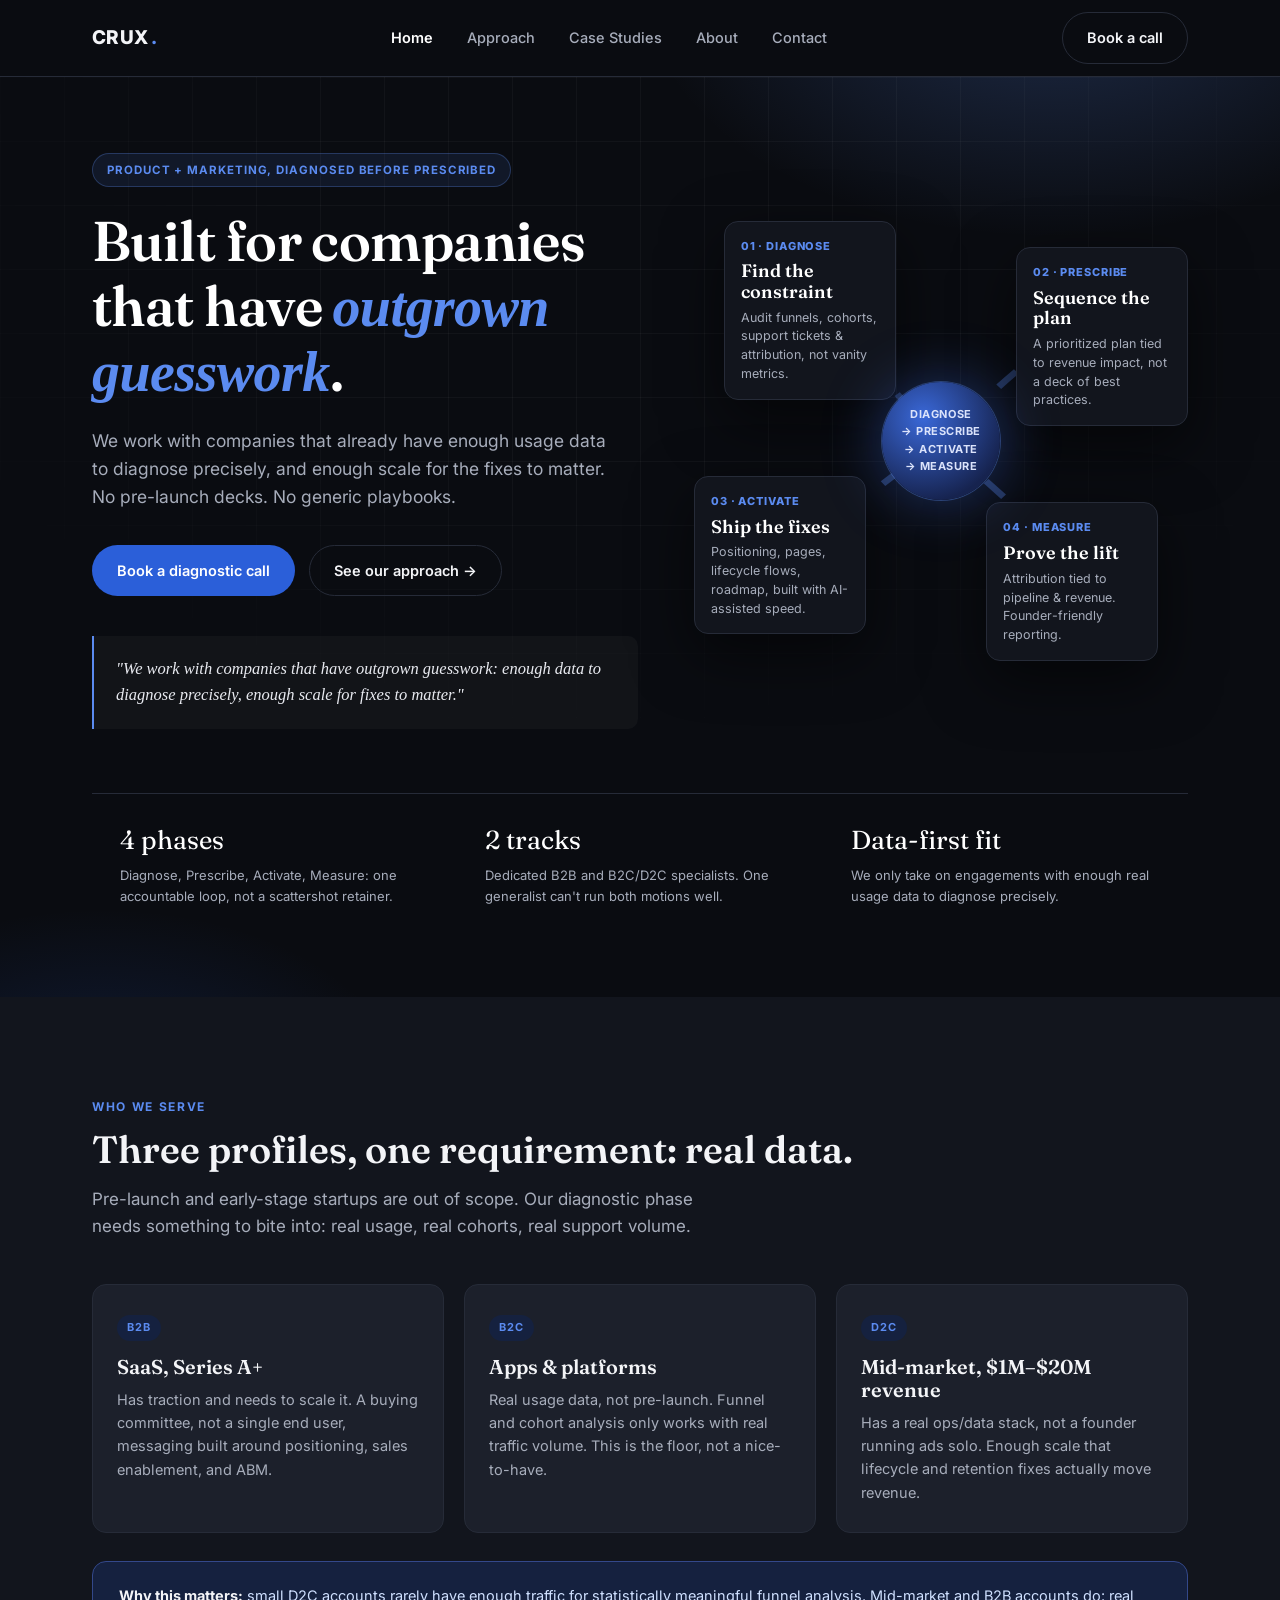
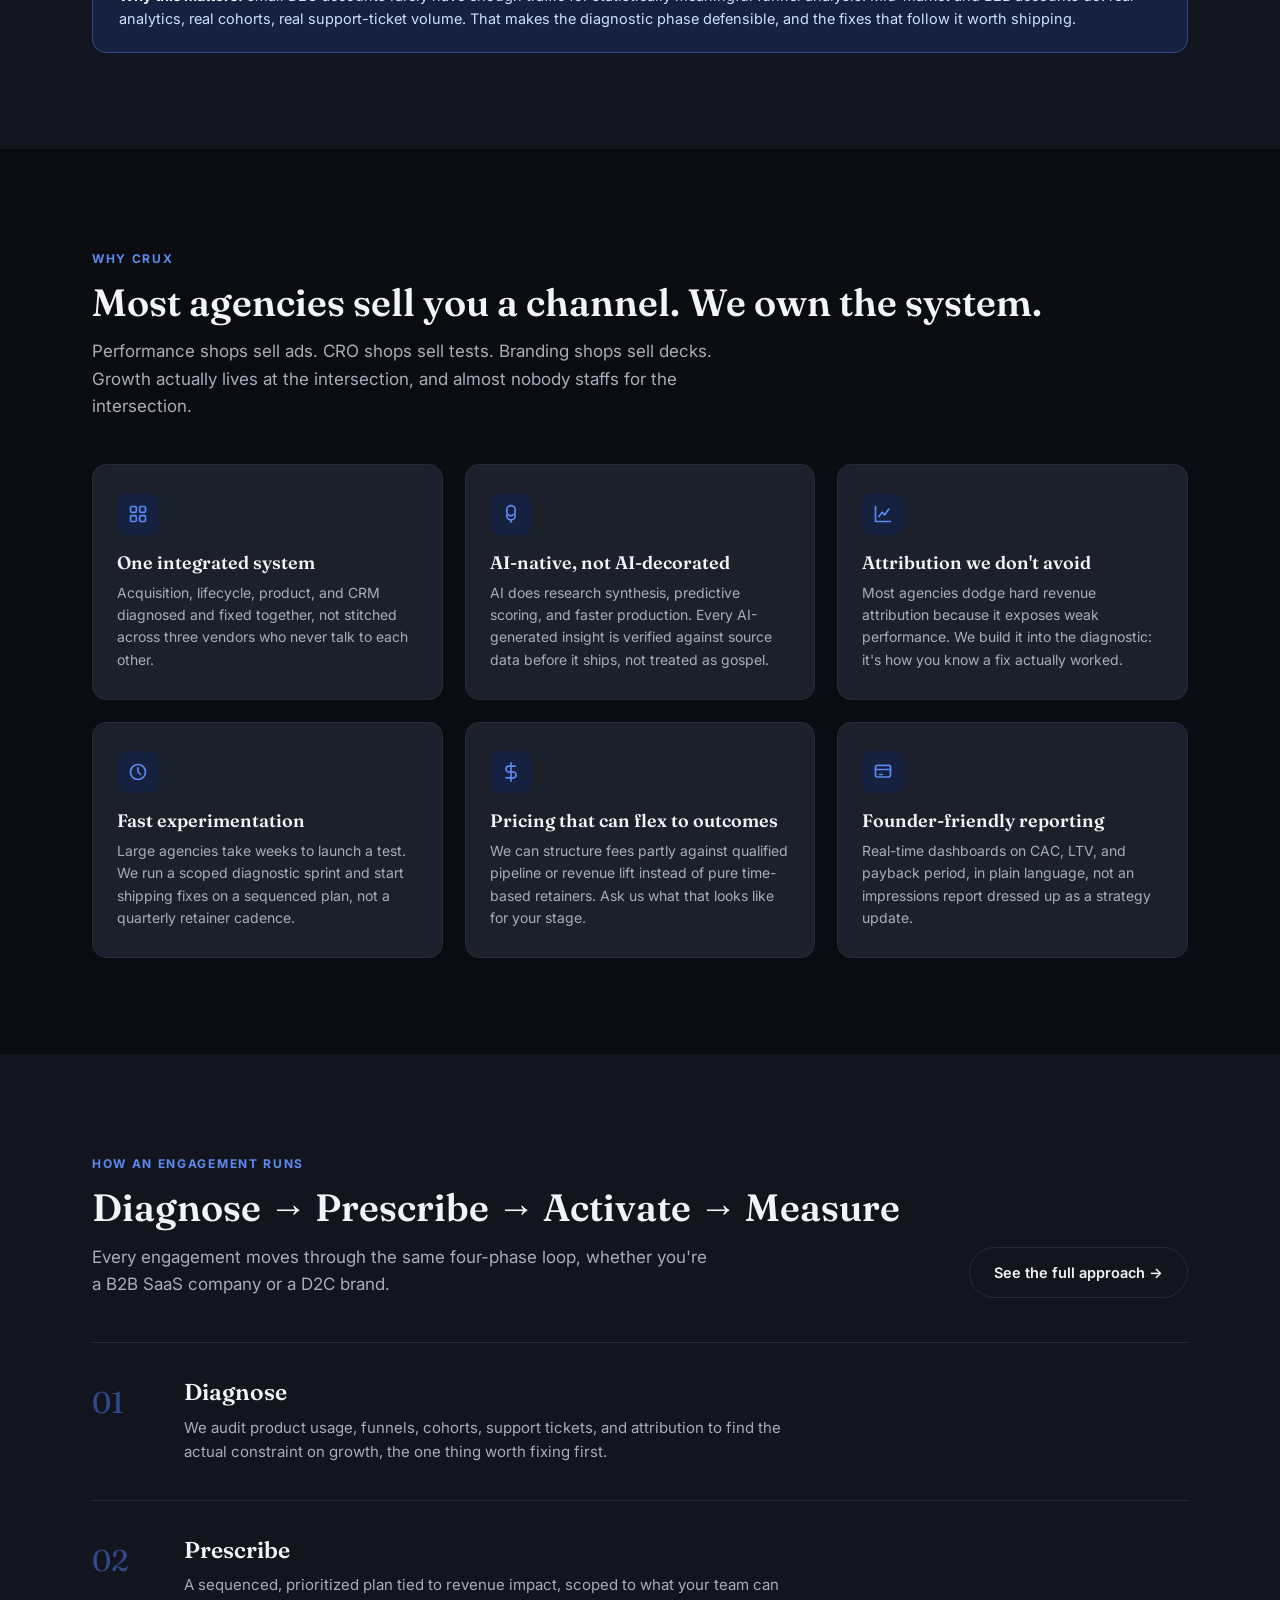
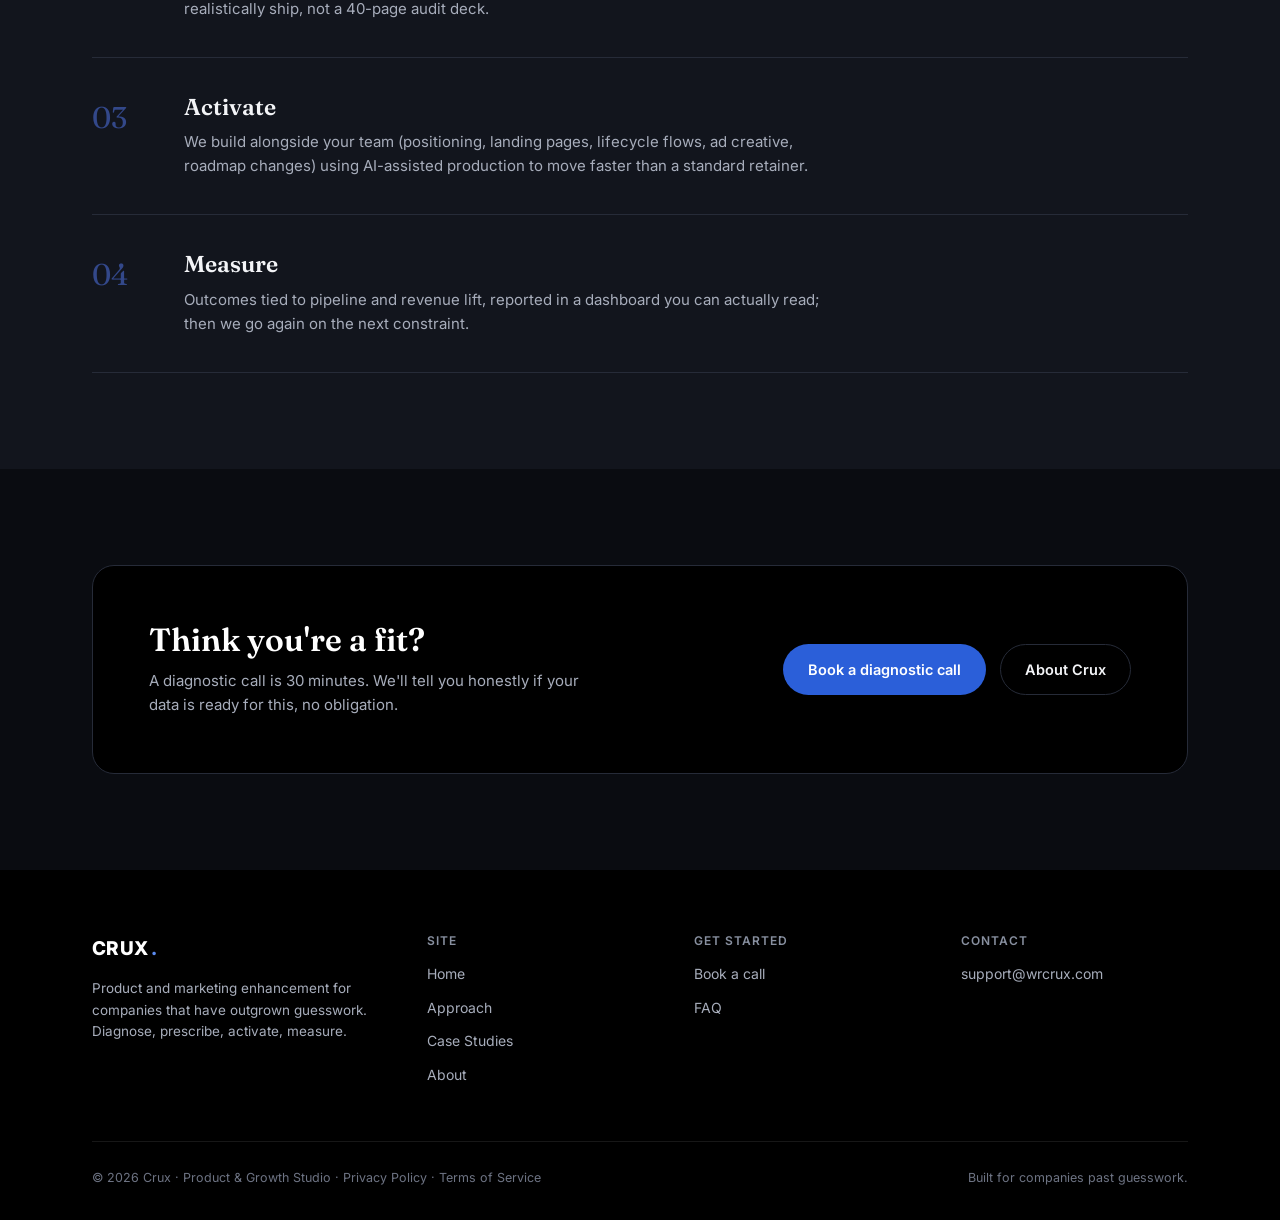
==== commit 29c9072e: "Add Privacy Policy and Terms of Service pages, link from footer" ====
--- a/index.html
+++ b/index.html
@@ -273,7 +273,7 @@
       </div>
     </div>
     <div class="footer-bottom">
-      <span>© <span data-year></span> Crux · Product &amp; Growth Studio</span>
+      <span>© <span data-year></span> Crux · Product &amp; Growth Studio · <a href="privacy-policy.html">Privacy Policy</a> · <a href="terms.html">Terms of Service</a></span>
       <span>Built for companies past guesswork.</span>
     </div>
   </div>
--- a/css/styles.css
+++ b/css/styles.css
@@ -693,6 +693,8 @@
 .footer-bottom{
   display:flex;justify-content:space-between;align-items:center;padding-top:26px;font-size:12.5px;color:#6d7383;flex-wrap:wrap;gap:10px;
 }
+.footer-bottom a{color:inherit;}
+.footer-bottom a:hover{color:#fff;}
 @media (max-width:860px){.footer-top{grid-template-columns:1fr 1fr;}}
 @media (max-width:560px){.footer-top{grid-template-columns:1fr;}}
 
@@ -720,6 +722,16 @@
 .grid-2{display:grid;grid-template-columns:1fr 1fr;gap:24px;}
 @media (max-width:720px){.grid-2{grid-template-columns:1fr;}}
 .center-copy{max-width:680px;margin:0 auto;text-align:center;}
+
+/* ---------- legal pages ---------- */
+.legal-content{max-width:760px;}
+.legal-content .updated{font-size:13px;color:var(--ink-faint);margin-bottom:36px;}
+.legal-content h2{font-size:21px;margin:40px 0 14px;}
+.legal-content h2:first-of-type{margin-top:0;}
+.legal-content p{margin-bottom:14px;font-size:15px;color:var(--ink-soft);line-height:1.7;}
+.legal-content ul{margin:0 0 14px;padding-left:22px;list-style:disc;}
+.legal-content li{font-size:15px;color:var(--ink-soft);line-height:1.7;margin-bottom:6px;}
+.legal-content strong{color:var(--ink);}
 .badge-soft{
   display:inline-block;font-size:11px;font-weight:700;letter-spacing:0.06em;text-transform:uppercase;
   background:var(--amber-soft);color:var(--amber);border-radius:999px;padding:4px 10px;
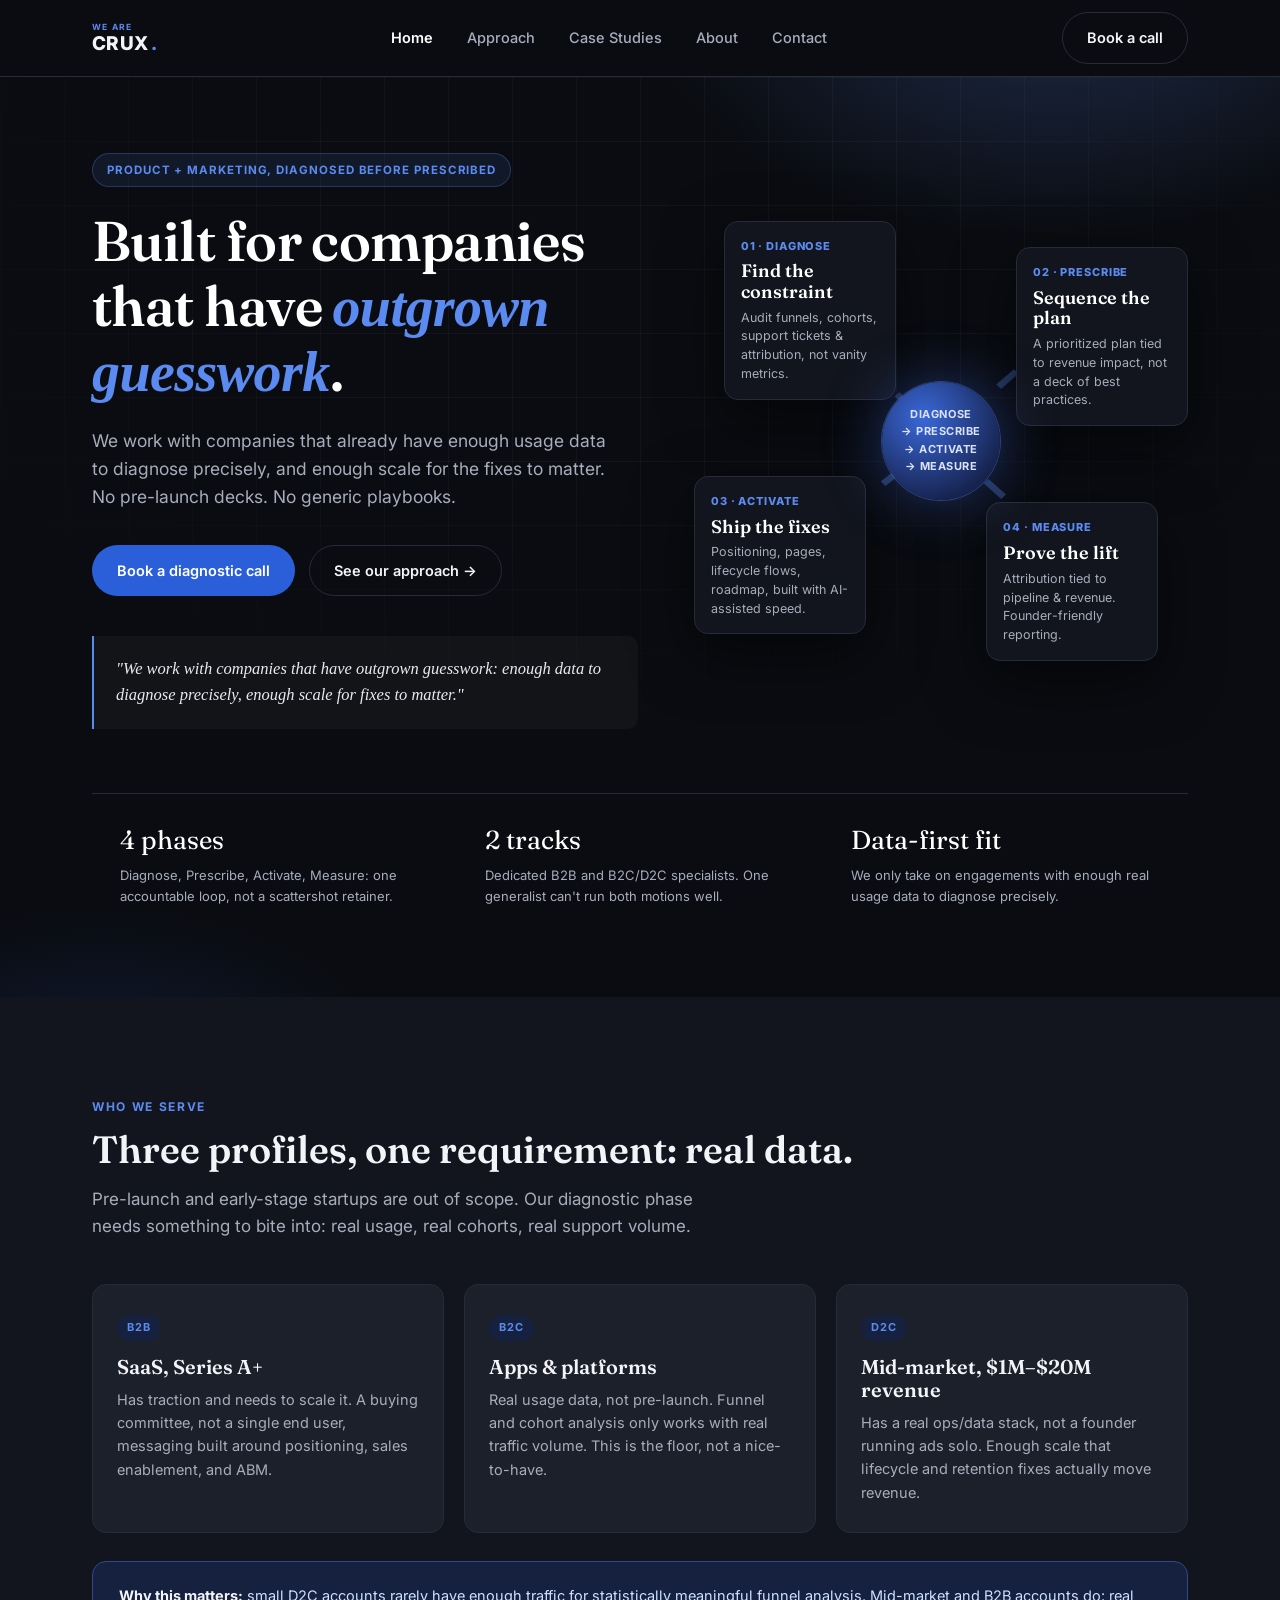
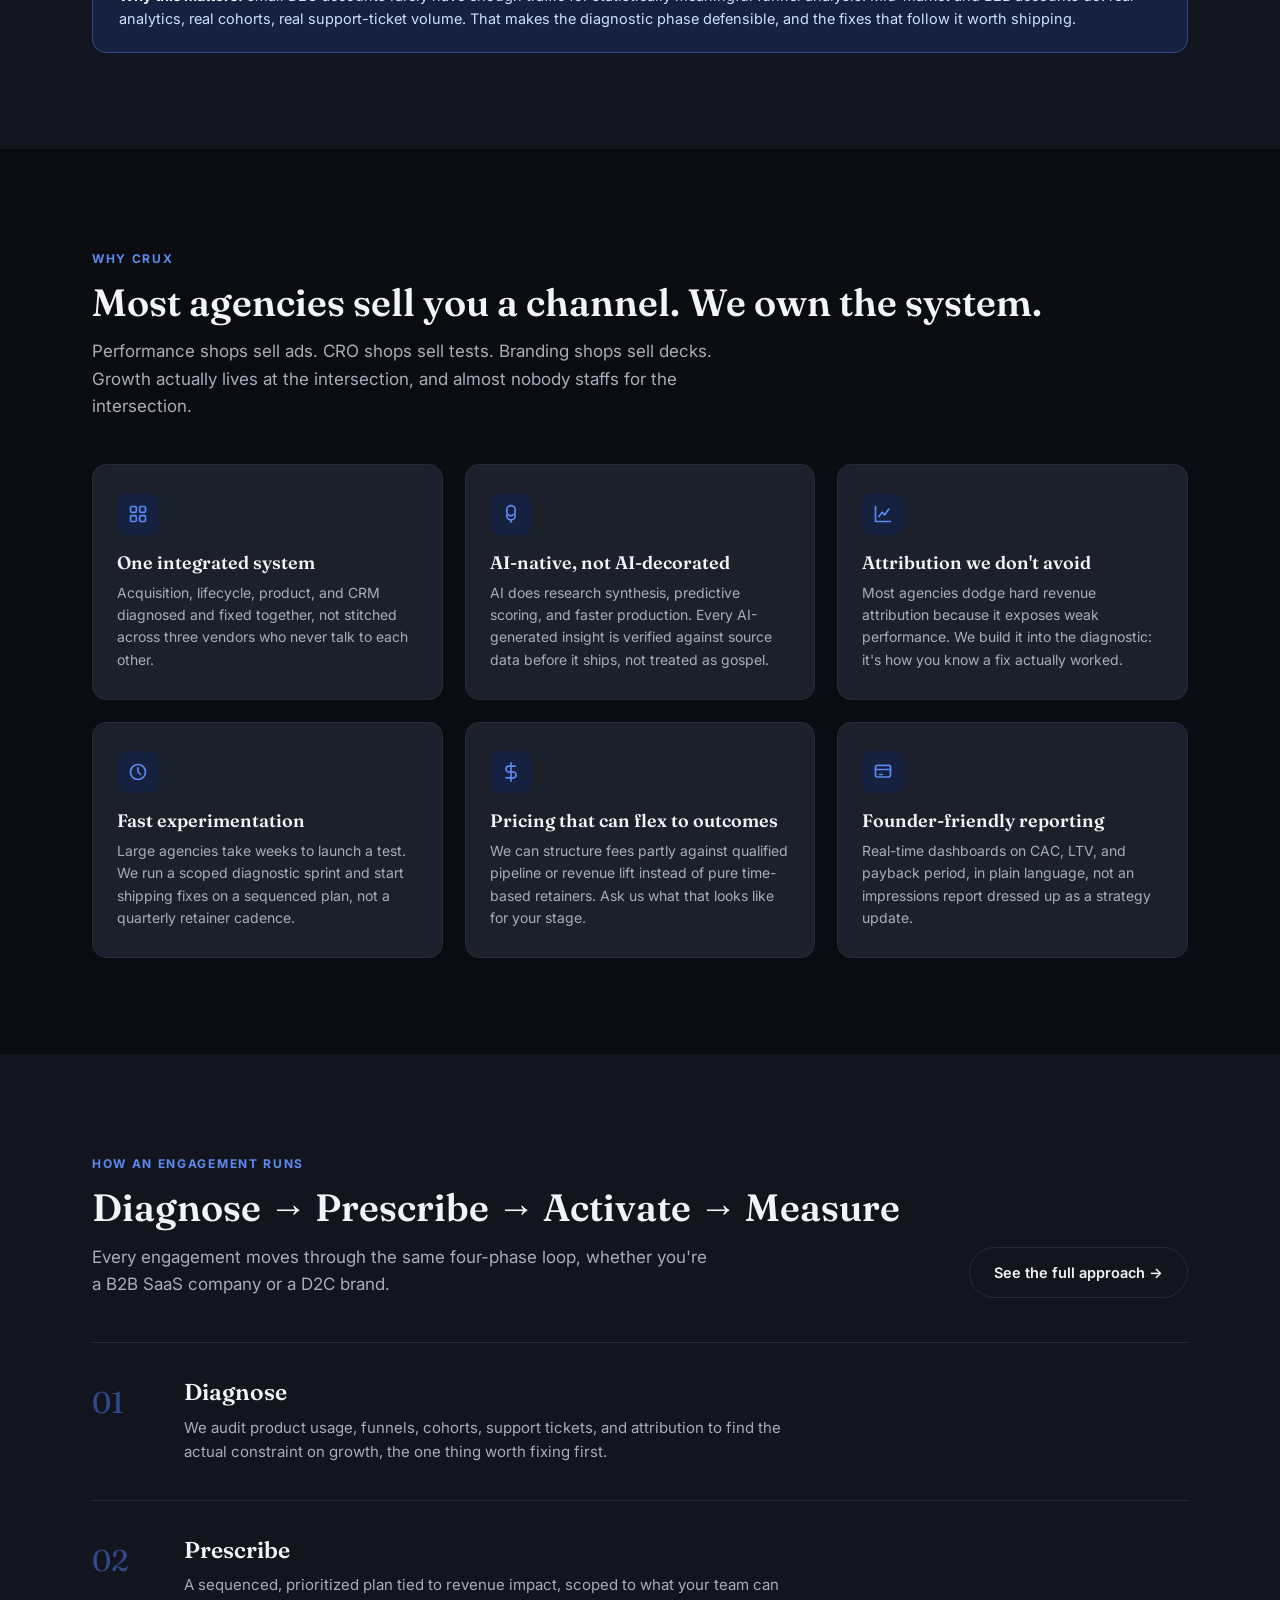
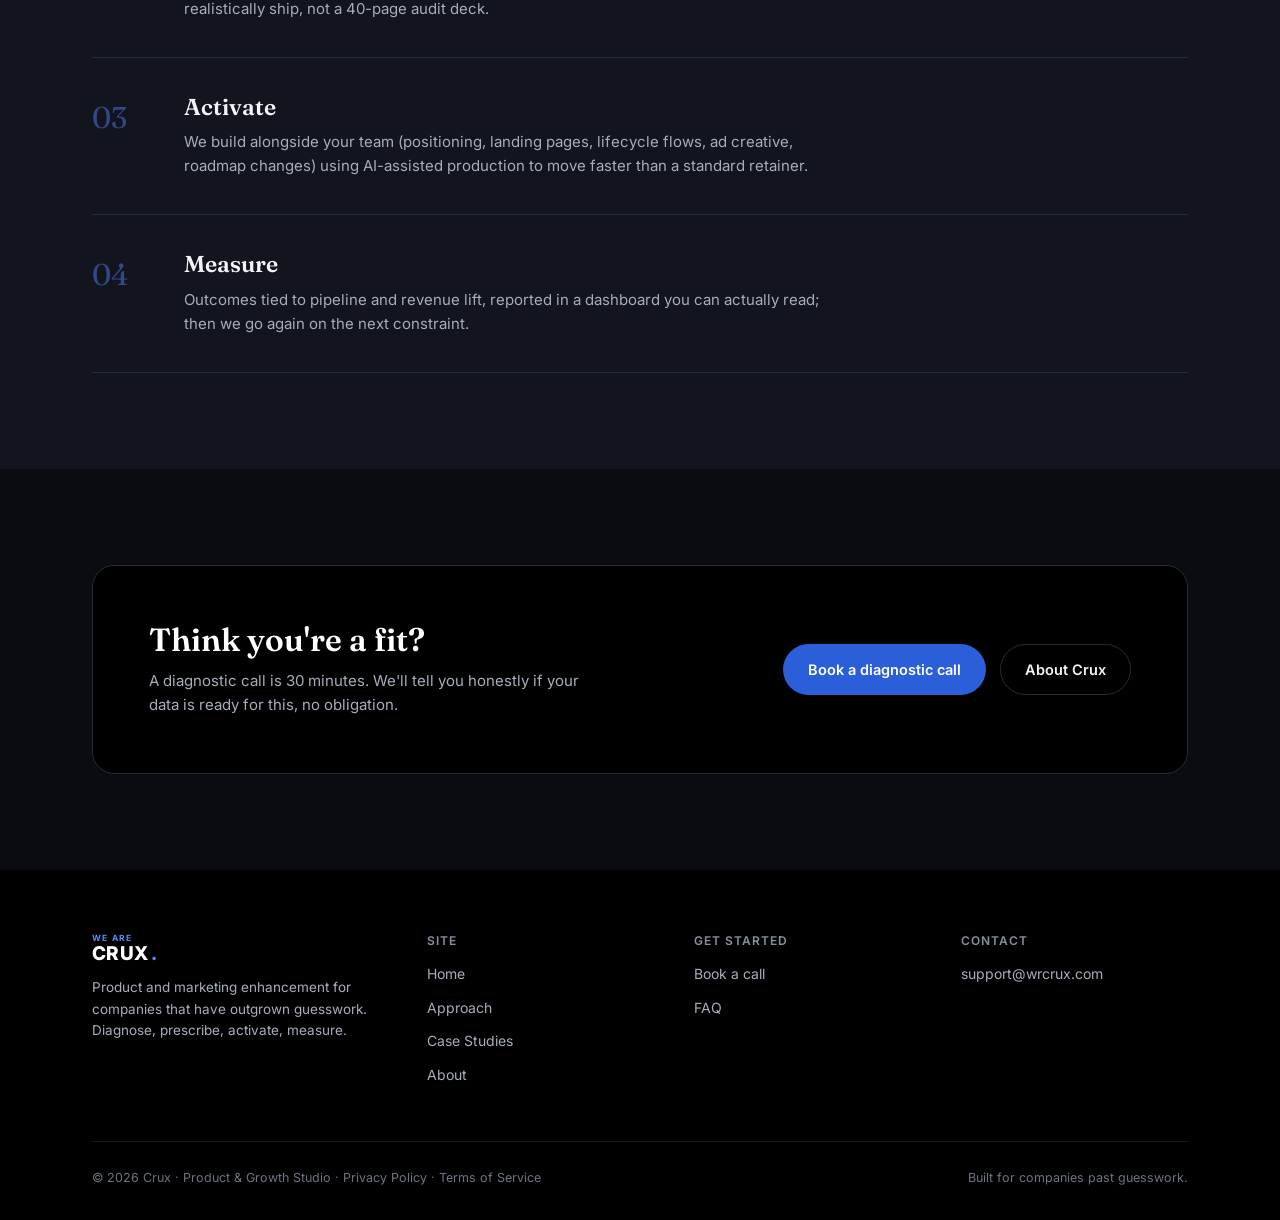
==== commit 65ee1300: "Add 'We Are' kicker above the CRUX wordmark in nav and footer" ====
--- a/index.html
+++ b/index.html
@@ -25,7 +25,7 @@
 
 <nav class="site-nav on-dark-page" id="site-nav">
   <div class="nav-inner">
-    <a href="index.html" class="brand">CRUX<span class="dot">.</span></a>
+    <a href="index.html" class="brand"><span class="brand-kicker">We Are</span><span class="brand-word">CRUX<span class="dot">.</span></span></a>
     <div class="nav-links" id="nav-links">
       <a href="index.html">Home</a>
       <a href="approach.html">Approach</a>
@@ -252,7 +252,7 @@
   <div class="wrap">
     <div class="footer-top">
       <div>
-        <div class="brand">CRUX<span class="dot">.</span></div>
+        <div class="brand"><span class="brand-kicker">We Are</span><span class="brand-word">CRUX<span class="dot">.</span></span></div>
         <p>Product and marketing enhancement for companies that have outgrown guesswork. Diagnose, prescribe, activate, measure.</p>
       </div>
       <div class="footer-col">
--- a/css/styles.css
+++ b/css/styles.css
@@ -140,12 +140,26 @@
 }
 .brand{
   font-family:var(--sans);
+  display:flex;
+  flex-direction:column;
+  gap:2px;
+  line-height:1;
+}
+.brand-kicker{
+  font-size:8.5px;
+  font-weight:700;
+  letter-spacing:0.14em;
+  text-transform:uppercase;
+  color:var(--accent-glow);
+}
+.brand-word{
   font-weight:800;
   font-size:19px;
   letter-spacing:0.02em;
   display:flex;
   align-items:center;
   gap:2px;
+  color:inherit;
 }
 .site-nav.on-dark-page .brand{color:var(--dark-ink);}
 .brand .dot{color:var(--accent-glow);}
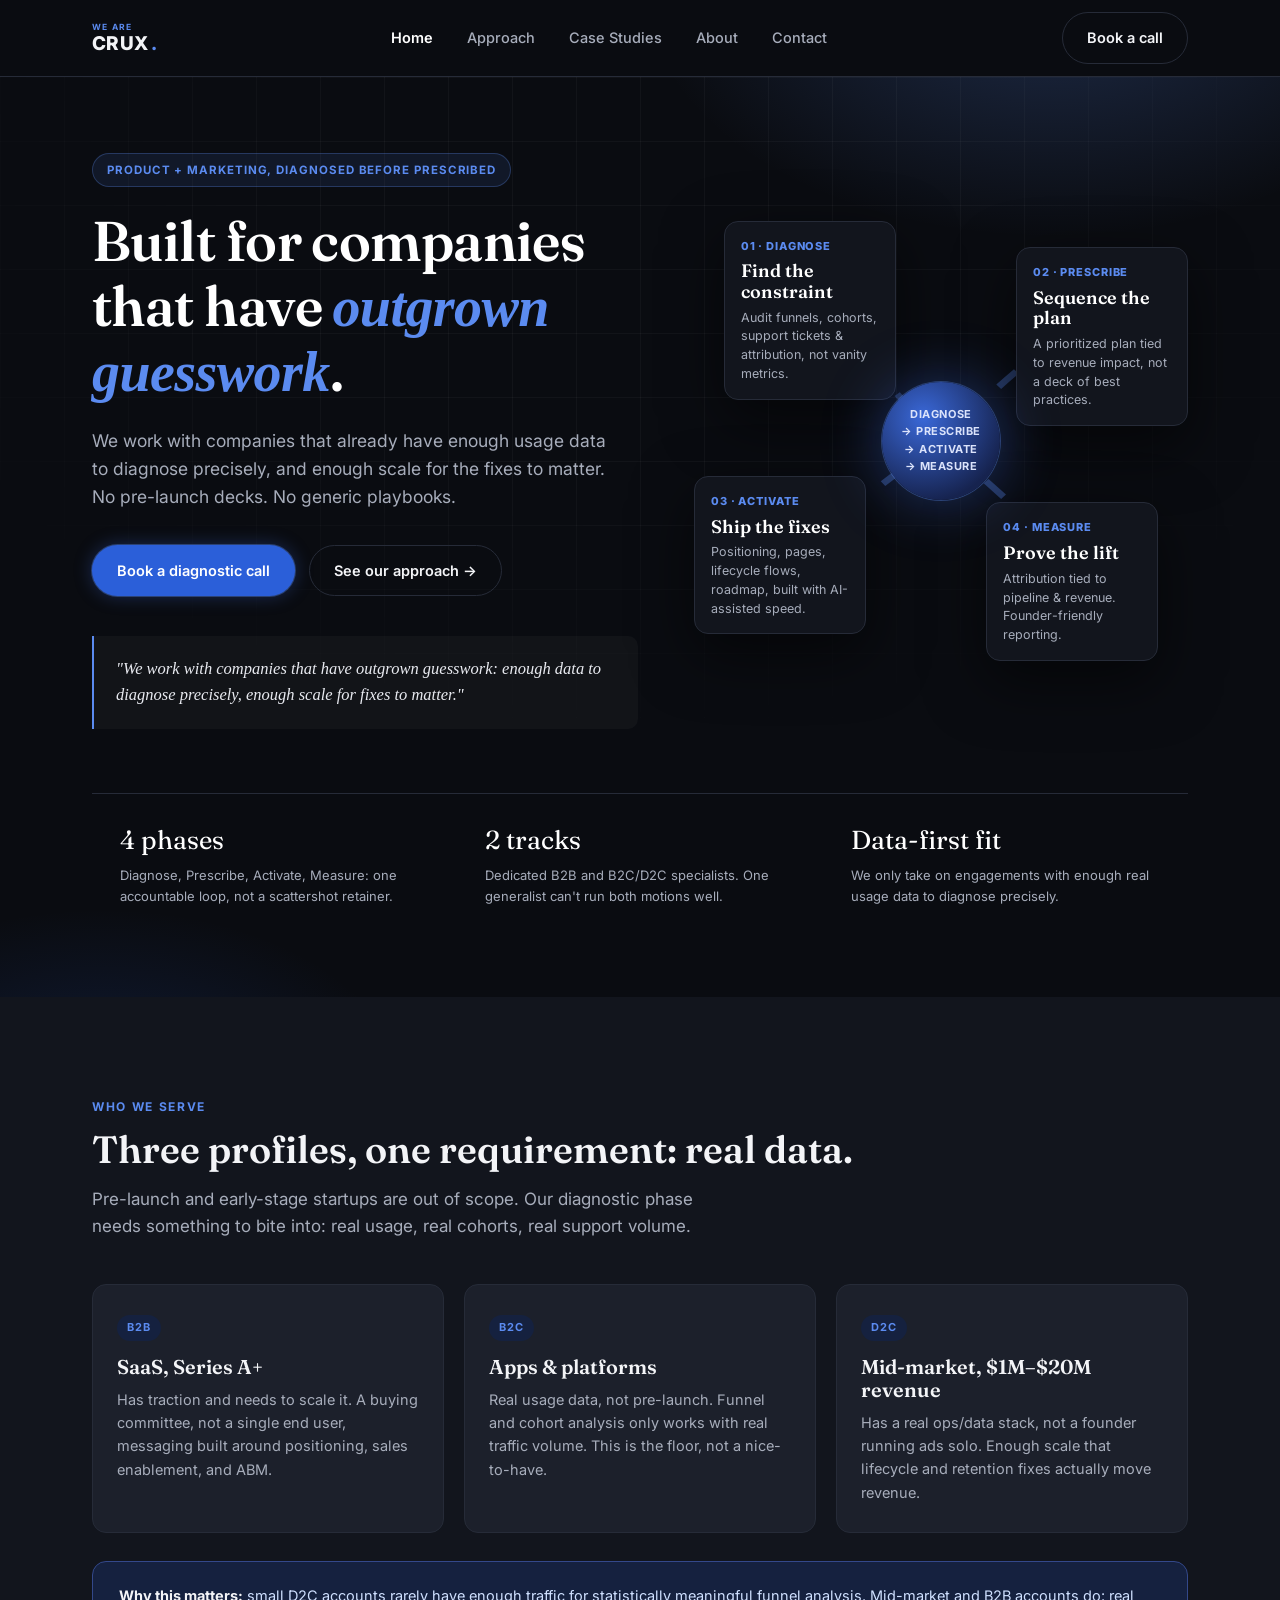
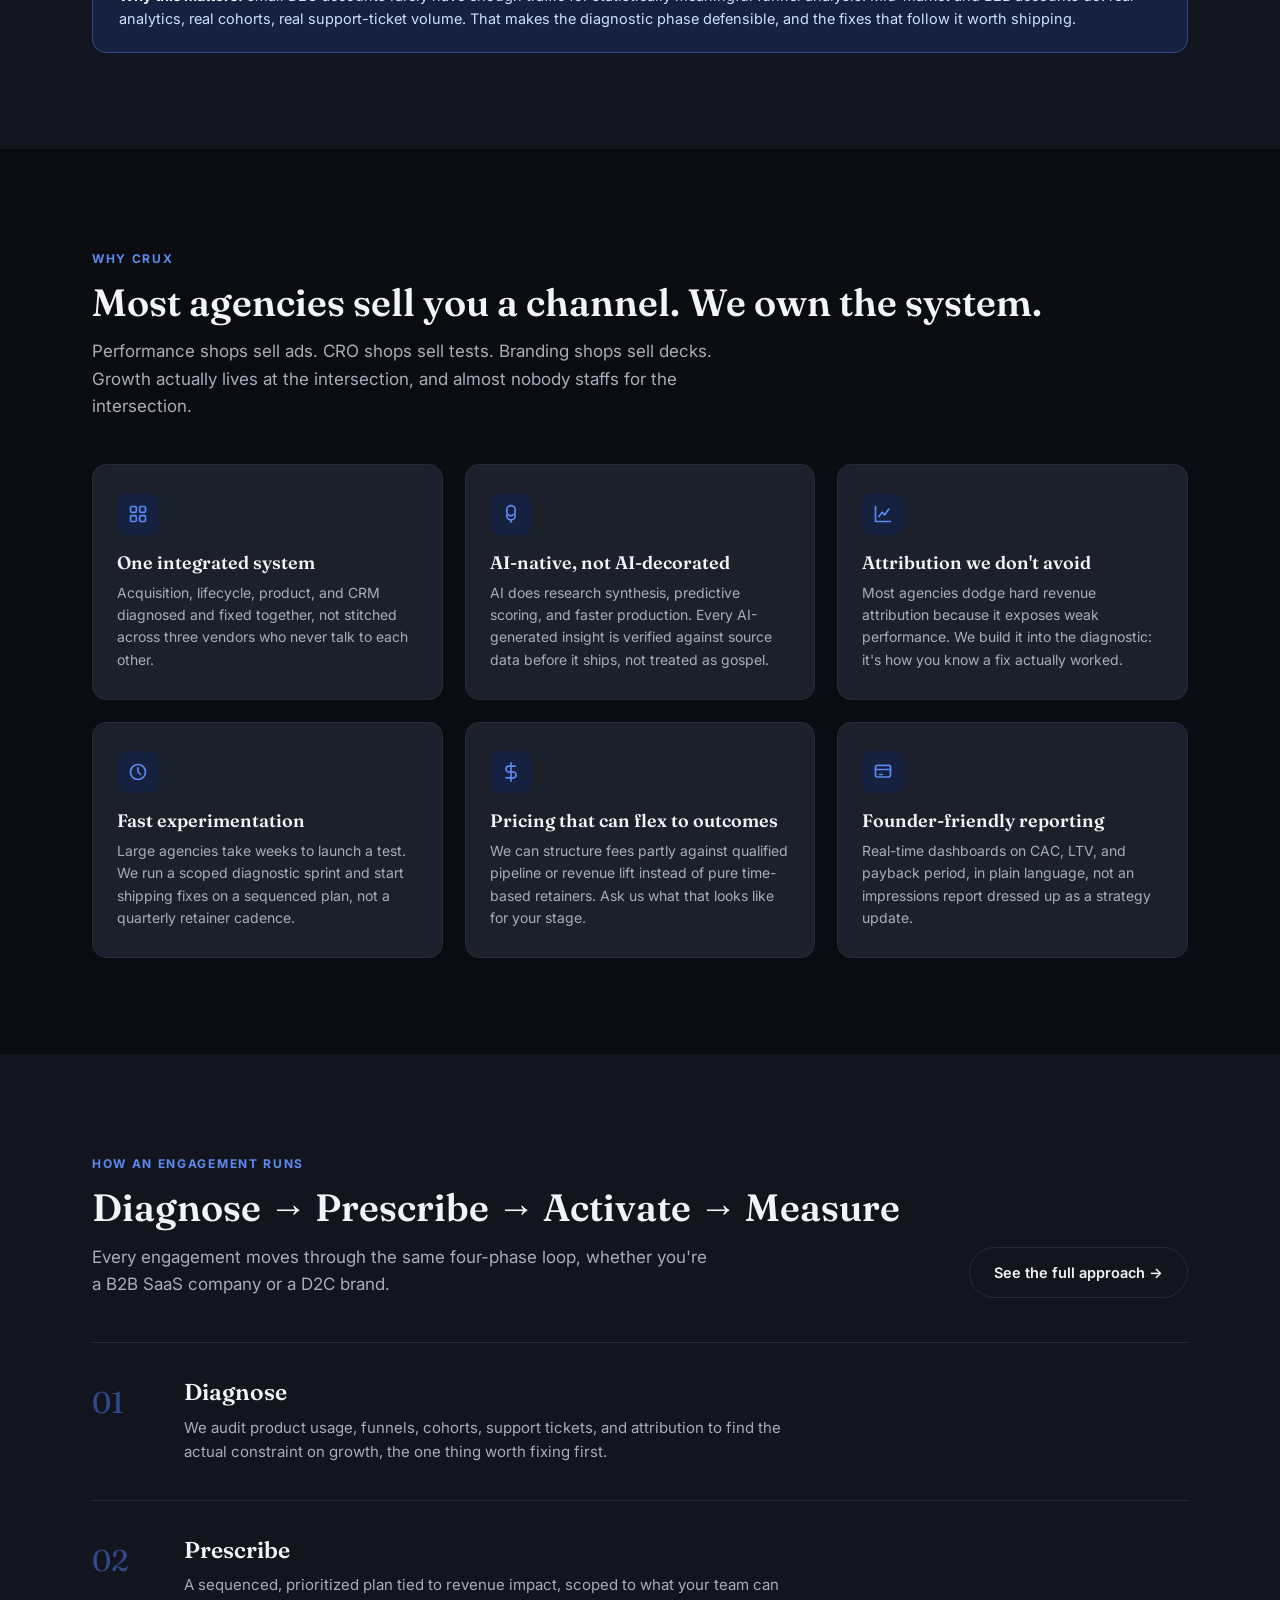
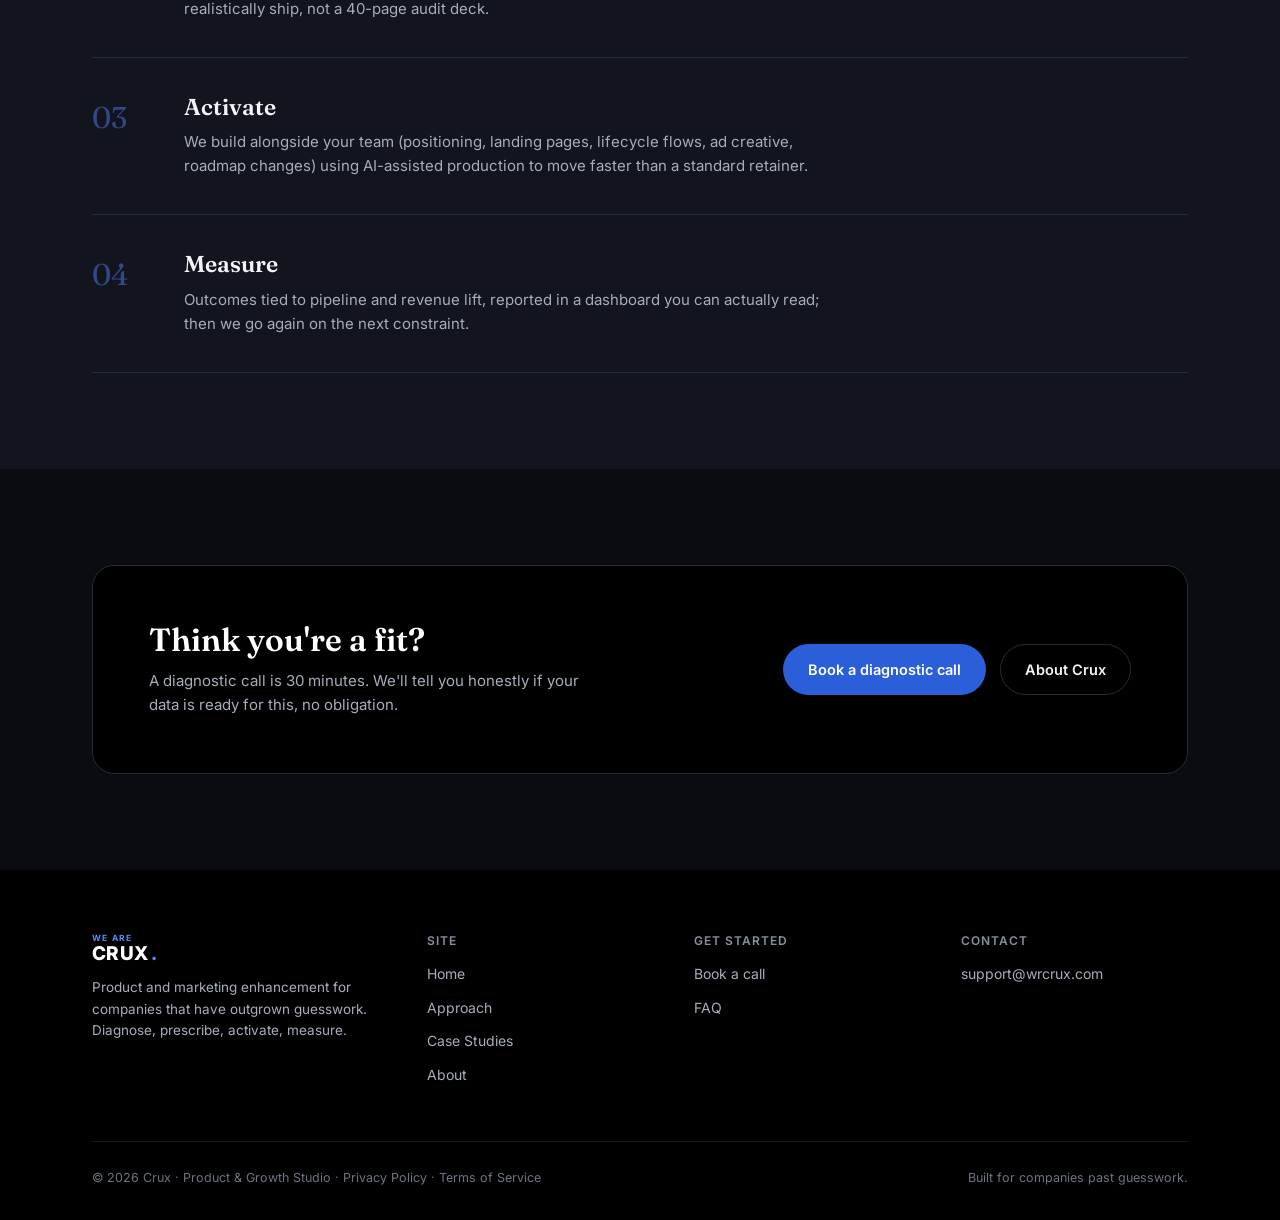
==== commit 18cbe352: "Richer scroll animations (stagger, glow CTA, count-up) and jeeva.ai case study" ====
--- a/index.html
+++ b/index.html
@@ -49,7 +49,7 @@
       <h1>Built for companies that have <em>outgrown guesswork</em>.</h1>
       <p class="hero-sub">We work with companies that already have enough usage data to diagnose precisely, and enough scale for the fixes to matter. No pre-launch decks. No generic playbooks.</p>
       <div class="btn-row">
-        <a href="contact.html" class="btn btn-primary">Book a diagnostic call</a>
+        <a href="contact.html" class="btn btn-primary btn-glow">Book a diagnostic call</a>
         <a href="approach.html" class="btn btn-outline on-dark">See our approach →</a>
       </div>
       <div class="positioning-quote">
--- a/css/styles.css
+++ b/css/styles.css
@@ -116,6 +116,21 @@
 .btn-ghost:hover{color:#fff;}
 .btn-row{display:flex;gap:14px;flex-wrap:wrap;align-items:center;}
 .btn svg{width:15px;height:15px;}
+
+/* Opt-in pulsing glow — applied only to a page's single most prominent
+   CTA (e.g. the hero button), not every .btn-primary. */
+.btn-glow{
+  box-shadow:0 0 0 1px rgba(91,139,240,0.35), 0 0 18px rgba(59,102,214,0.35);
+  animation:btn-pulse 2.6s ease-in-out infinite;
+}
+.btn-glow:hover{animation-play-state:paused;}
+@keyframes btn-pulse{
+  0%,100%{box-shadow:0 0 0 1px rgba(91,139,240,0.35), 0 0 18px rgba(59,102,214,0.35);}
+  50%{box-shadow:0 0 0 1px rgba(91,139,240,0.55), 0 0 32px rgba(59,102,214,0.6);}
+}
+@media (prefers-reduced-motion: reduce){
+  .btn-glow{animation:none;}
+}
 
 /* ---------- nav ---------- */
 .site-nav{
@@ -577,15 +592,16 @@
 .pilot-banner p{font-size:14.5px;color:#cfe0ff;max-width:520px;}
 
 .case-card{
-  border:1px solid var(--line);
+  border:1px solid var(--accent-line);
   border-radius:var(--radius);
   padding:30px;
   background:var(--canvas-deep);
 }
 .case-card .tag-row{display:flex;gap:8px;margin-bottom:16px;}
-.case-card .metric-row{display:grid;grid-template-columns:repeat(3,1fr);gap:16px;margin-top:22px;padding-top:22px;border-top:1px solid var(--line);}
+.case-card .metric-row{display:grid;grid-template-columns:repeat(4,1fr);gap:16px;margin-top:22px;padding-top:22px;border-top:1px solid var(--line);}
 .case-card .metric-row .m-num{font-family:var(--serif);font-size:24px;color:var(--accent-glow);}
 .case-card .metric-row .m-label{font-size:12px;color:var(--ink-soft);margin-top:2px;}
+@media (max-width:640px){.case-card .metric-row{grid-template-columns:repeat(2,1fr);}}
 
 /* ---------- team ---------- */
 .founder-block{
@@ -729,8 +745,11 @@
 .page-hero p{font-size:16.5px;color:var(--dark-ink-soft);max-width:600px;margin-top:16px;}
 
 /* ---------- reveal ---------- */
-.reveal{opacity:0;transform:translateY(14px);transition:opacity .5s ease, transform .5s ease;}
-.reveal.in{opacity:1;transform:translateY(0);}
+.reveal{opacity:0;transform:translateY(30px) scale(.98);transition:opacity .7s cubic-bezier(.16,.84,.44,1), transform .7s cubic-bezier(.16,.84,.44,1);}
+.reveal.in{opacity:1;transform:translateY(0) scale(1);}
+@media (prefers-reduced-motion: reduce){
+  .reveal{opacity:1!important;transform:none!important;transition:none!important;}
+}
 
 /* ---------- misc ---------- */
 .grid-2{display:grid;grid-template-columns:1fr 1fr;gap:24px;}
@@ -750,3 +769,7 @@
   display:inline-block;font-size:11px;font-weight:700;letter-spacing:0.06em;text-transform:uppercase;
   background:var(--amber-soft);color:var(--amber);border-radius:999px;padding:4px 10px;
 }
+.badge-success{
+  display:inline-block;font-size:11px;font-weight:700;letter-spacing:0.06em;text-transform:uppercase;
+  background:var(--green-soft);color:var(--green);border-radius:999px;padding:4px 10px;
+}
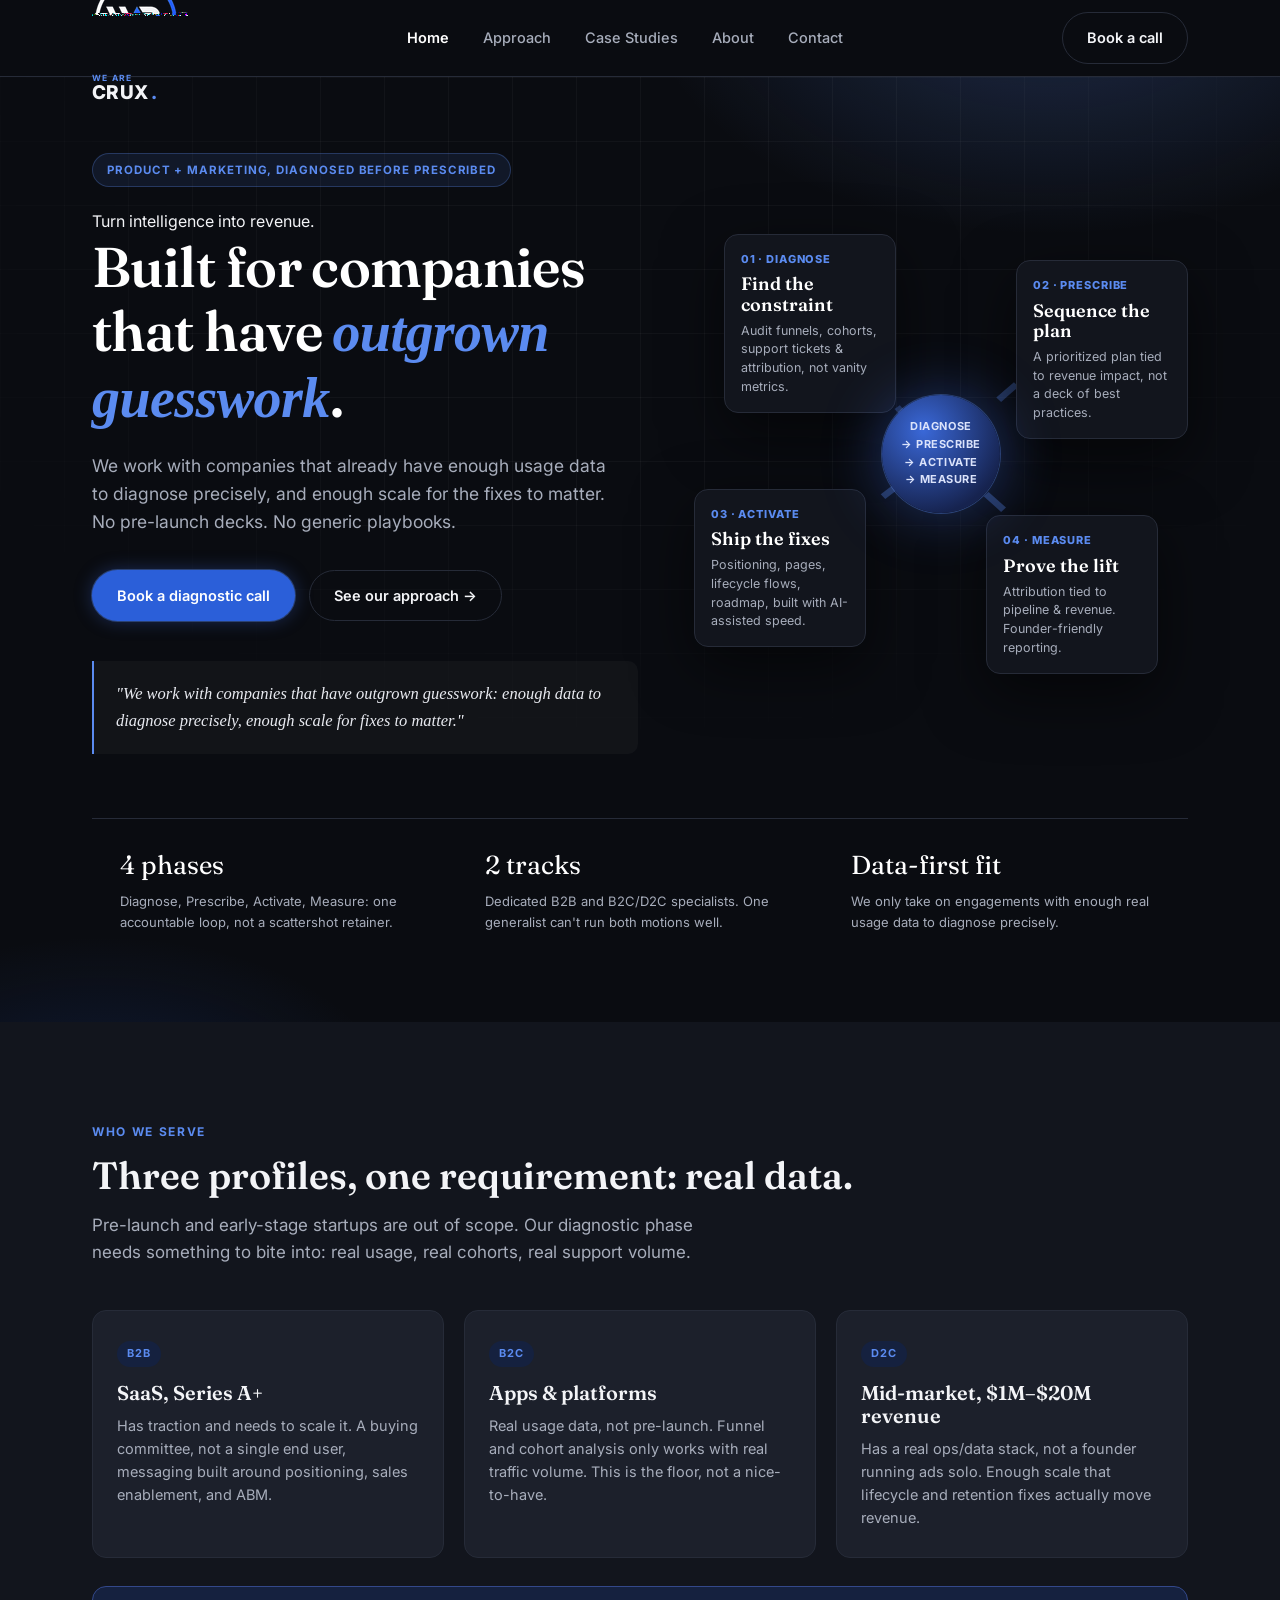
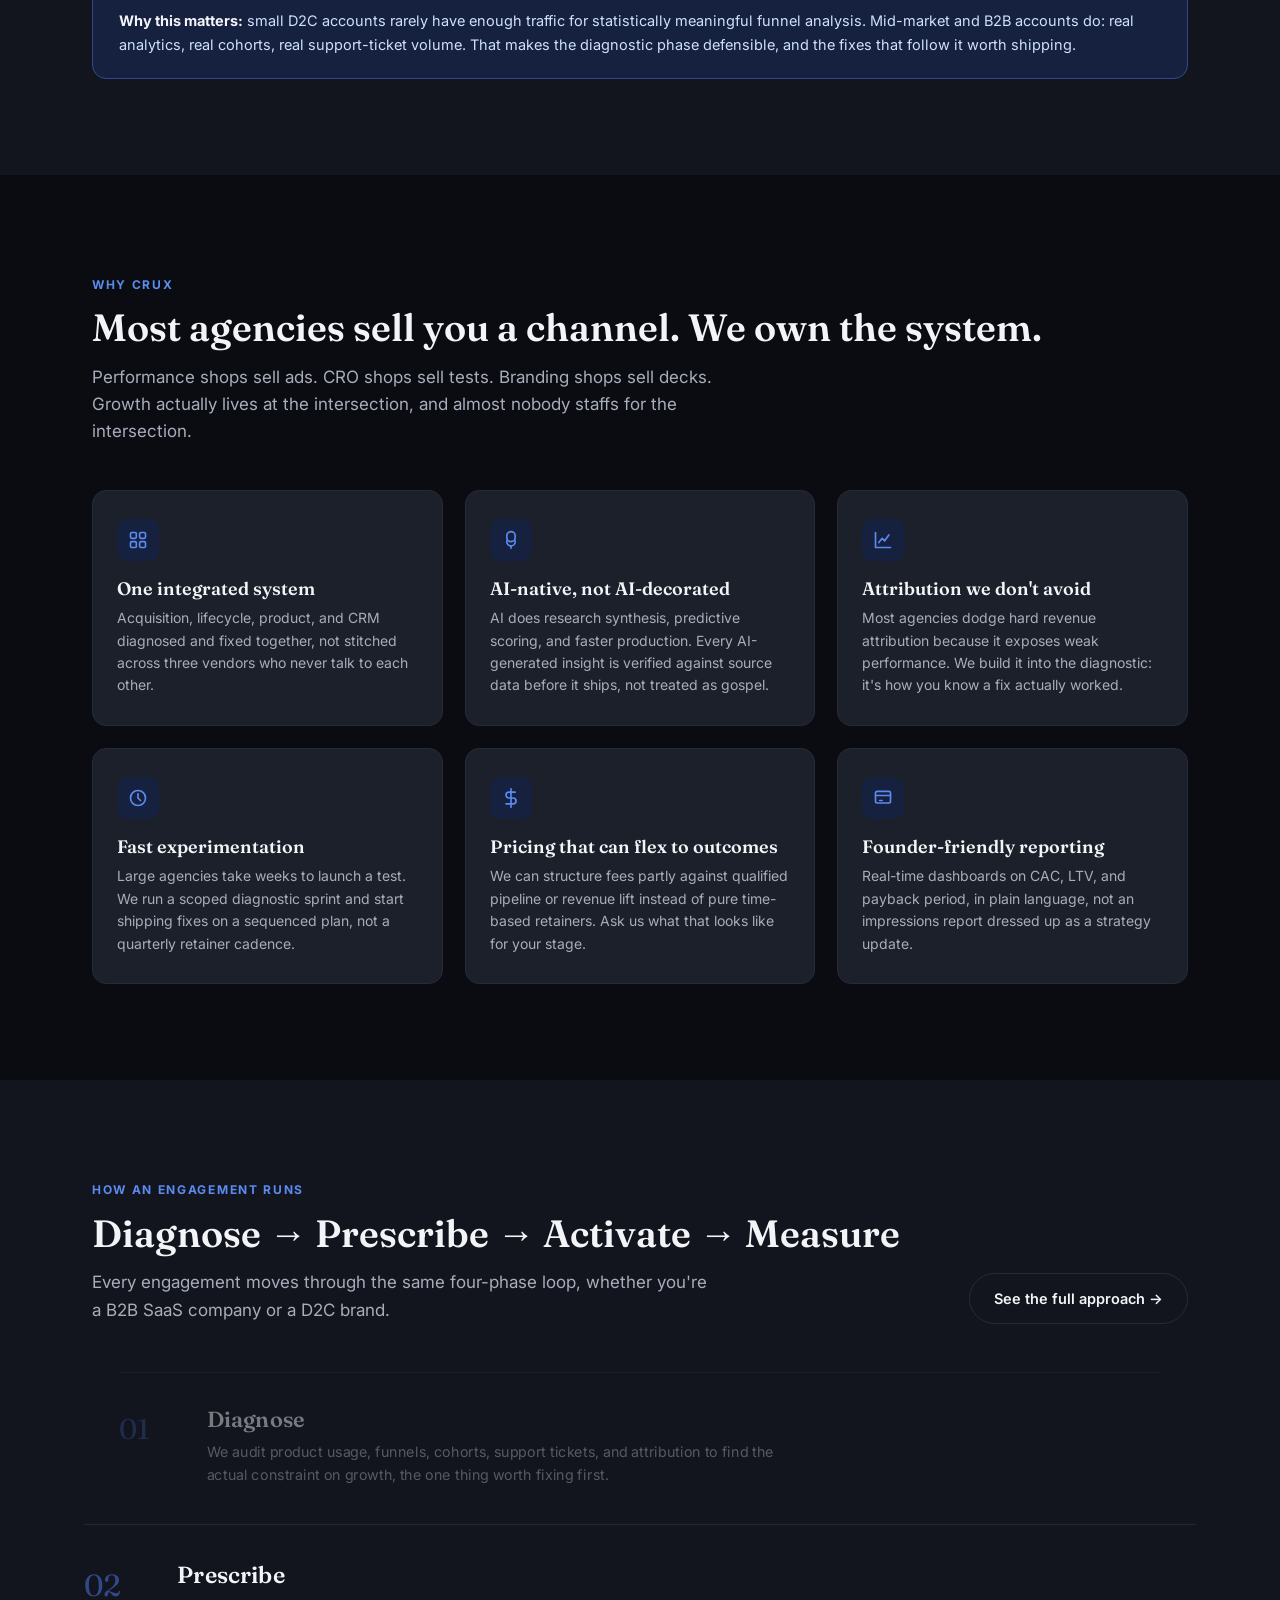
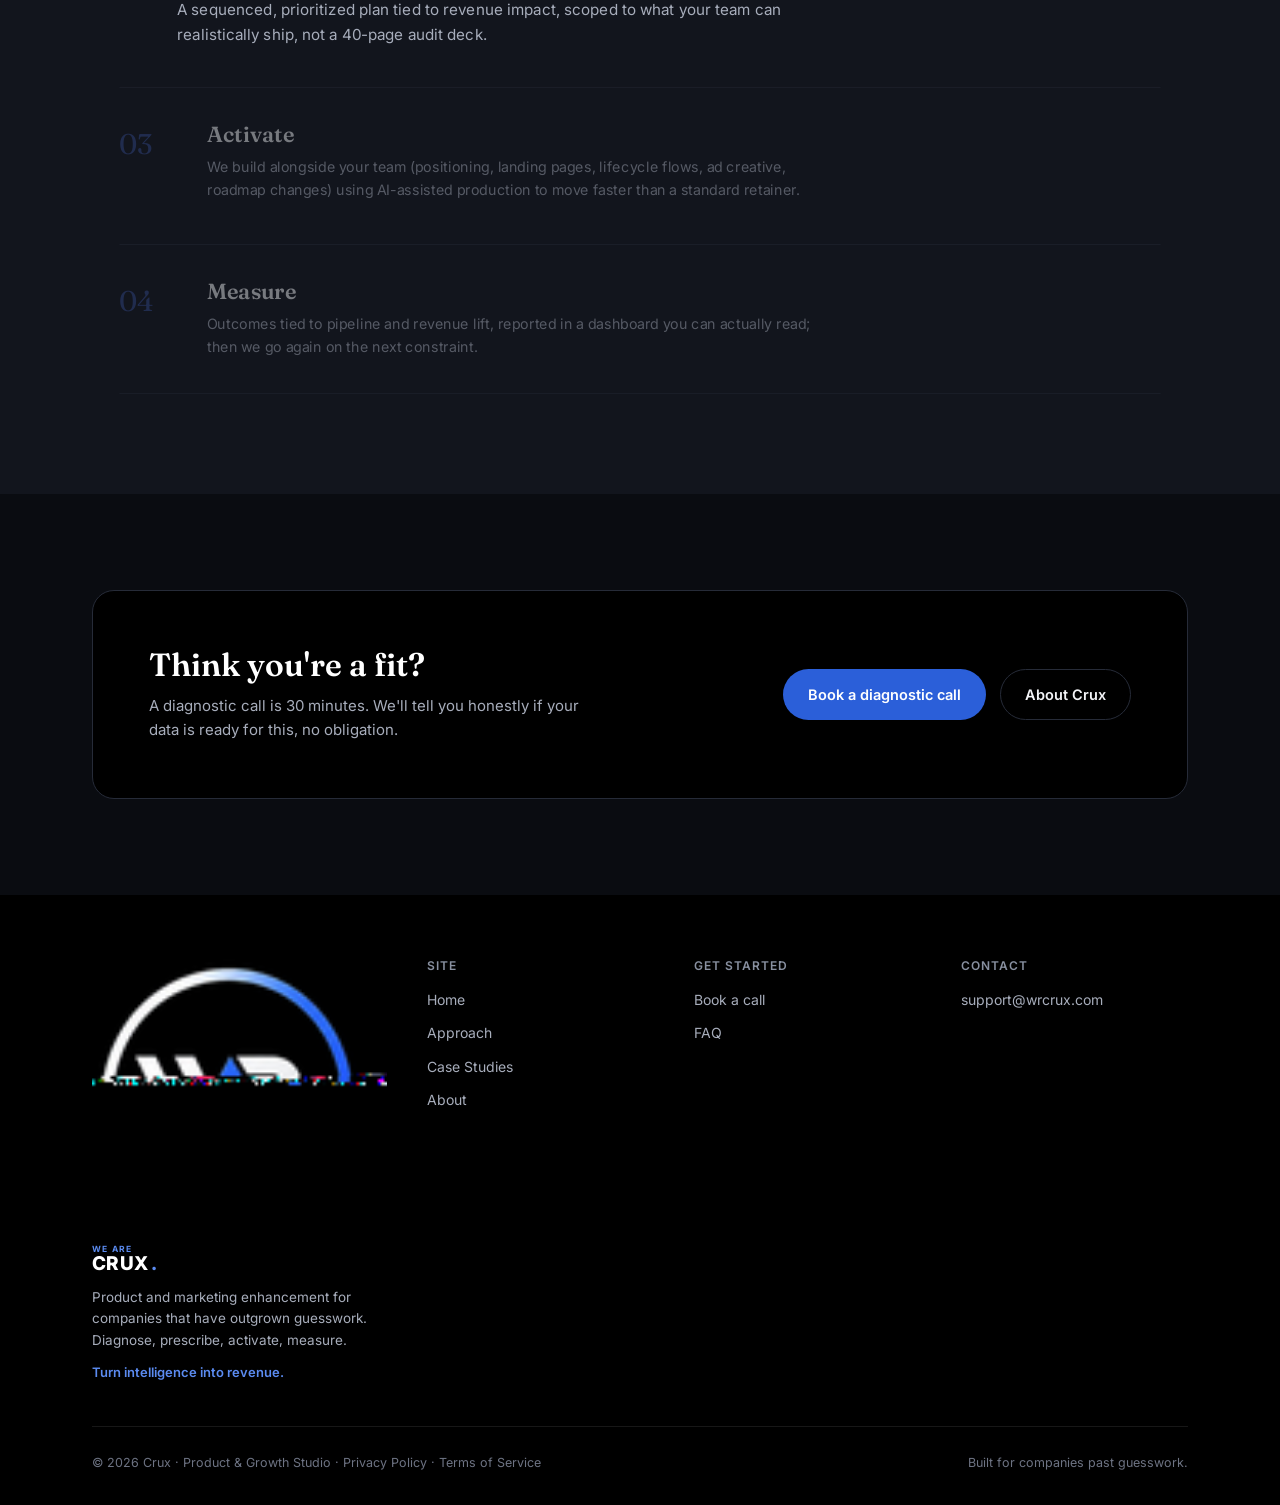
==== commit 1fc74315: "Wire logo mark and tagline into remaining pages, add hero tagline styling" ====
--- a/index.html
+++ b/index.html
@@ -25,7 +25,7 @@
 
 <nav class="site-nav on-dark-page" id="site-nav">
   <div class="nav-inner">
-    <a href="index.html" class="brand"><span class="brand-kicker">We Are</span><span class="brand-word">CRUX<span class="dot">.</span></span></a>
+    <a href="index.html" class="brand"><img src="assets/logo-mark.png" alt="WRCRUX" class="brand-mark"><span class="brand-text"><span class="brand-kicker">We Are</span><span class="brand-word">CRUX<span class="dot">.</span></span></span></a>
     <div class="nav-links" id="nav-links">
       <a href="index.html">Home</a>
       <a href="approach.html">Approach</a>
@@ -46,6 +46,7 @@
   <div class="wrap hero-inner">
     <div>
       <span class="hero-tag">Product + Marketing, Diagnosed Before Prescribed</span>
+      <p class="hero-tagline">Turn intelligence into revenue.</p>
       <h1>Built for companies that have <em>outgrown guesswork</em>.</h1>
       <p class="hero-sub">We work with companies that already have enough usage data to diagnose precisely, and enough scale for the fixes to matter. No pre-launch decks. No generic playbooks.</p>
       <div class="btn-row">
@@ -252,8 +253,9 @@
   <div class="wrap">
     <div class="footer-top">
       <div>
-        <div class="brand"><span class="brand-kicker">We Are</span><span class="brand-word">CRUX<span class="dot">.</span></span></div>
+        <div class="brand"><img src="assets/logo-mark.png" alt="WRCRUX" class="brand-mark"><span class="brand-text"><span class="brand-kicker">We Are</span><span class="brand-word">CRUX<span class="dot">.</span></span></span></div>
         <p>Product and marketing enhancement for companies that have outgrown guesswork. Diagnose, prescribe, activate, measure.</p>
+        <p style="color:var(--accent-glow);font-weight:600;font-size:13px;margin-top:10px;">Turn intelligence into revenue.</p>
       </div>
       <div class="footer-col">
         <h5>Site</h5>
--- a/css/styles.css
+++ b/css/styles.css
@@ -479,6 +479,7 @@
   gap:28px;
   padding:36px 0;
   border-top:1px solid var(--line);
+  transition:opacity .45s ease, transform .45s ease;
 }
 .process-row:last-child{border-bottom:1px solid var(--line);}
 .process-num{
@@ -486,6 +487,18 @@
   font-size:30px;
   color:var(--accent-line);
 }
+.process-visual{
+  width:100%;
+  height:130px;
+  border-radius:var(--radius);
+  background:radial-gradient(420px 200px at 20% 20%, rgba(91,139,240,0.16), transparent 60%), var(--canvas-deep);
+  border:1px solid var(--accent-line);
+  display:flex;
+  align-items:center;
+  justify-content:center;
+  margin-bottom:22px;
+}
+.process-visual svg{width:56px;height:56px;color:var(--accent-glow);}
 .process-row h3{font-size:23px;margin-bottom:10px;}
 .process-row .role-tags{display:flex;gap:8px;flex-wrap:wrap;margin-top:16px;}
 .role-tag{
@@ -749,6 +762,14 @@
 .reveal.in{opacity:1;transform:translateY(0) scale(1);}
 @media (prefers-reduced-motion: reduce){
   .reveal{opacity:1!important;transform:none!important;transition:none!important;}
+}
+
+/* Comes after .reveal.in in source order so it wins the equal-specificity
+   cascade tie and overrides the entrance animation's resting transform. */
+.process-row.is-focus{opacity:1;transform:scale(1.015);}
+.process-row.is-dim{opacity:.45;transform:scale(.95);}
+@media (prefers-reduced-motion: reduce){
+  .process-row.is-focus,.process-row.is-dim{opacity:1;transform:none;}
 }
 
 /* ---------- misc ---------- */
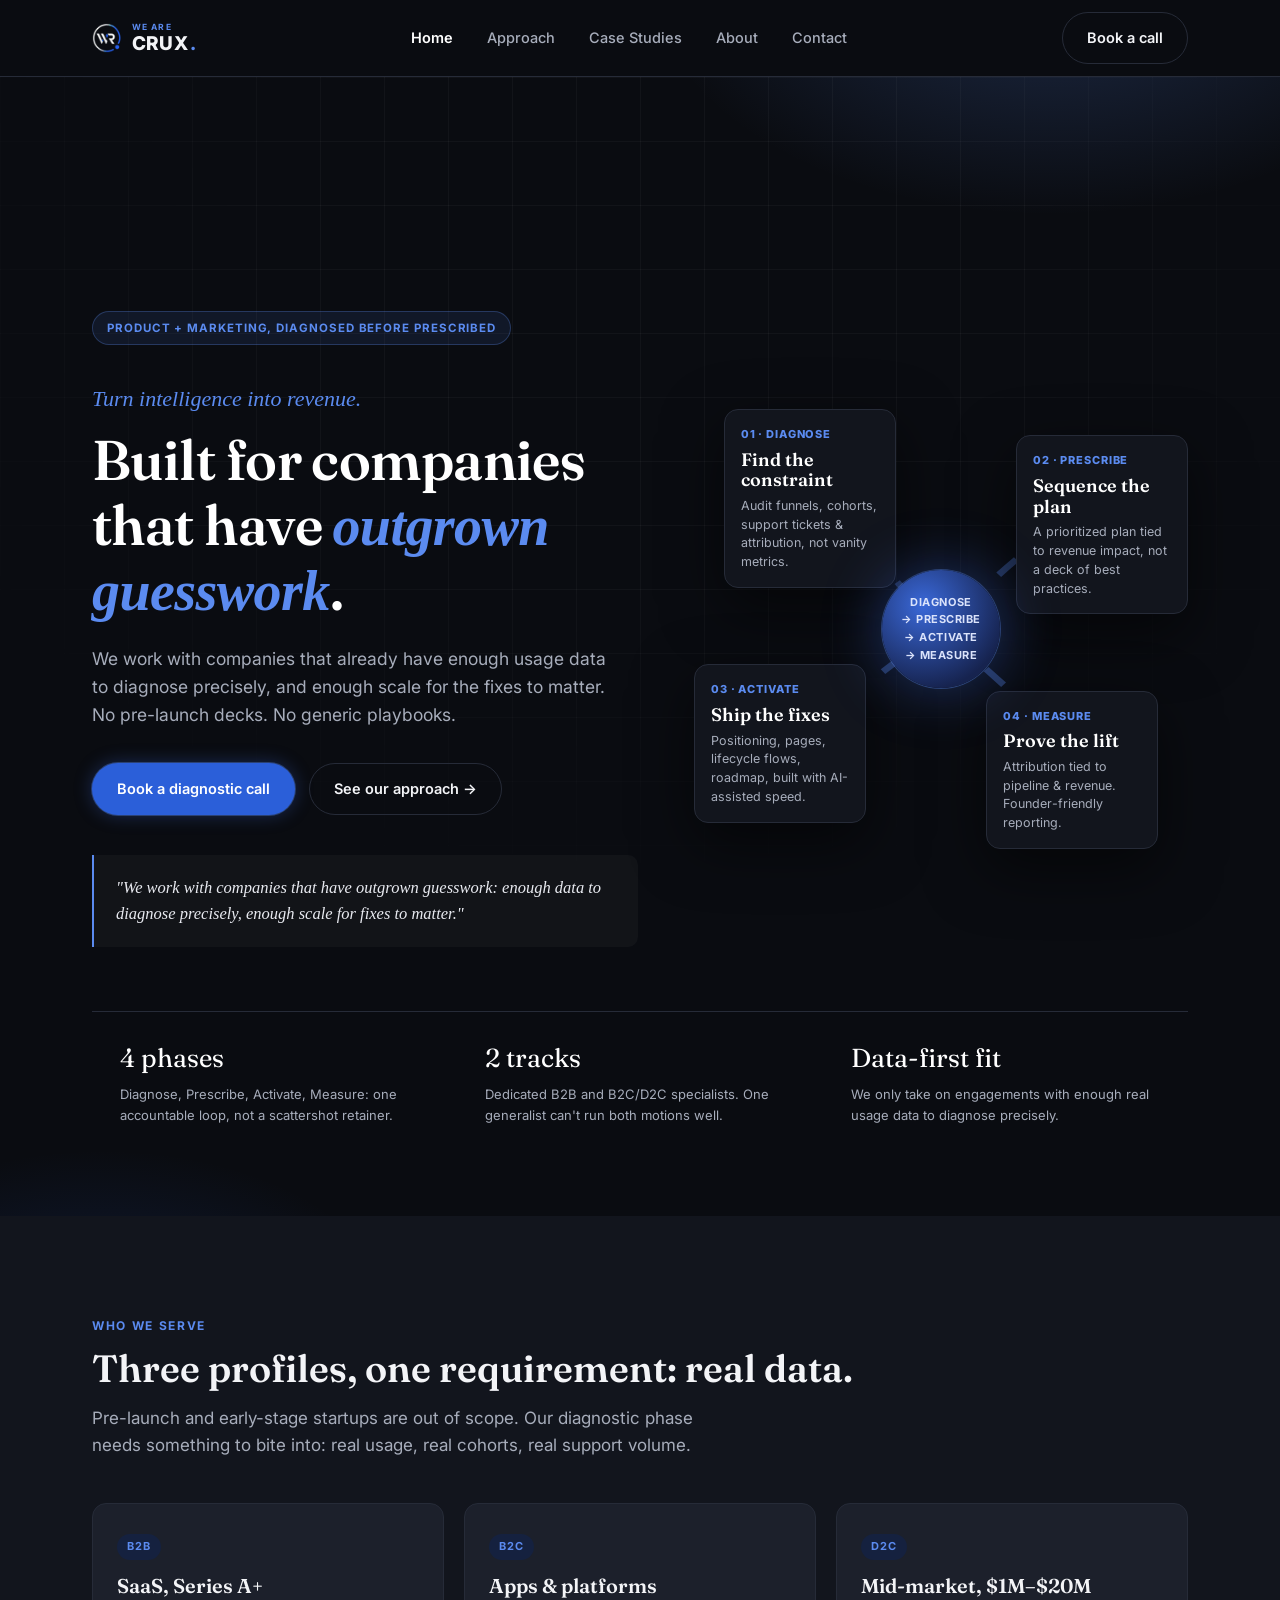
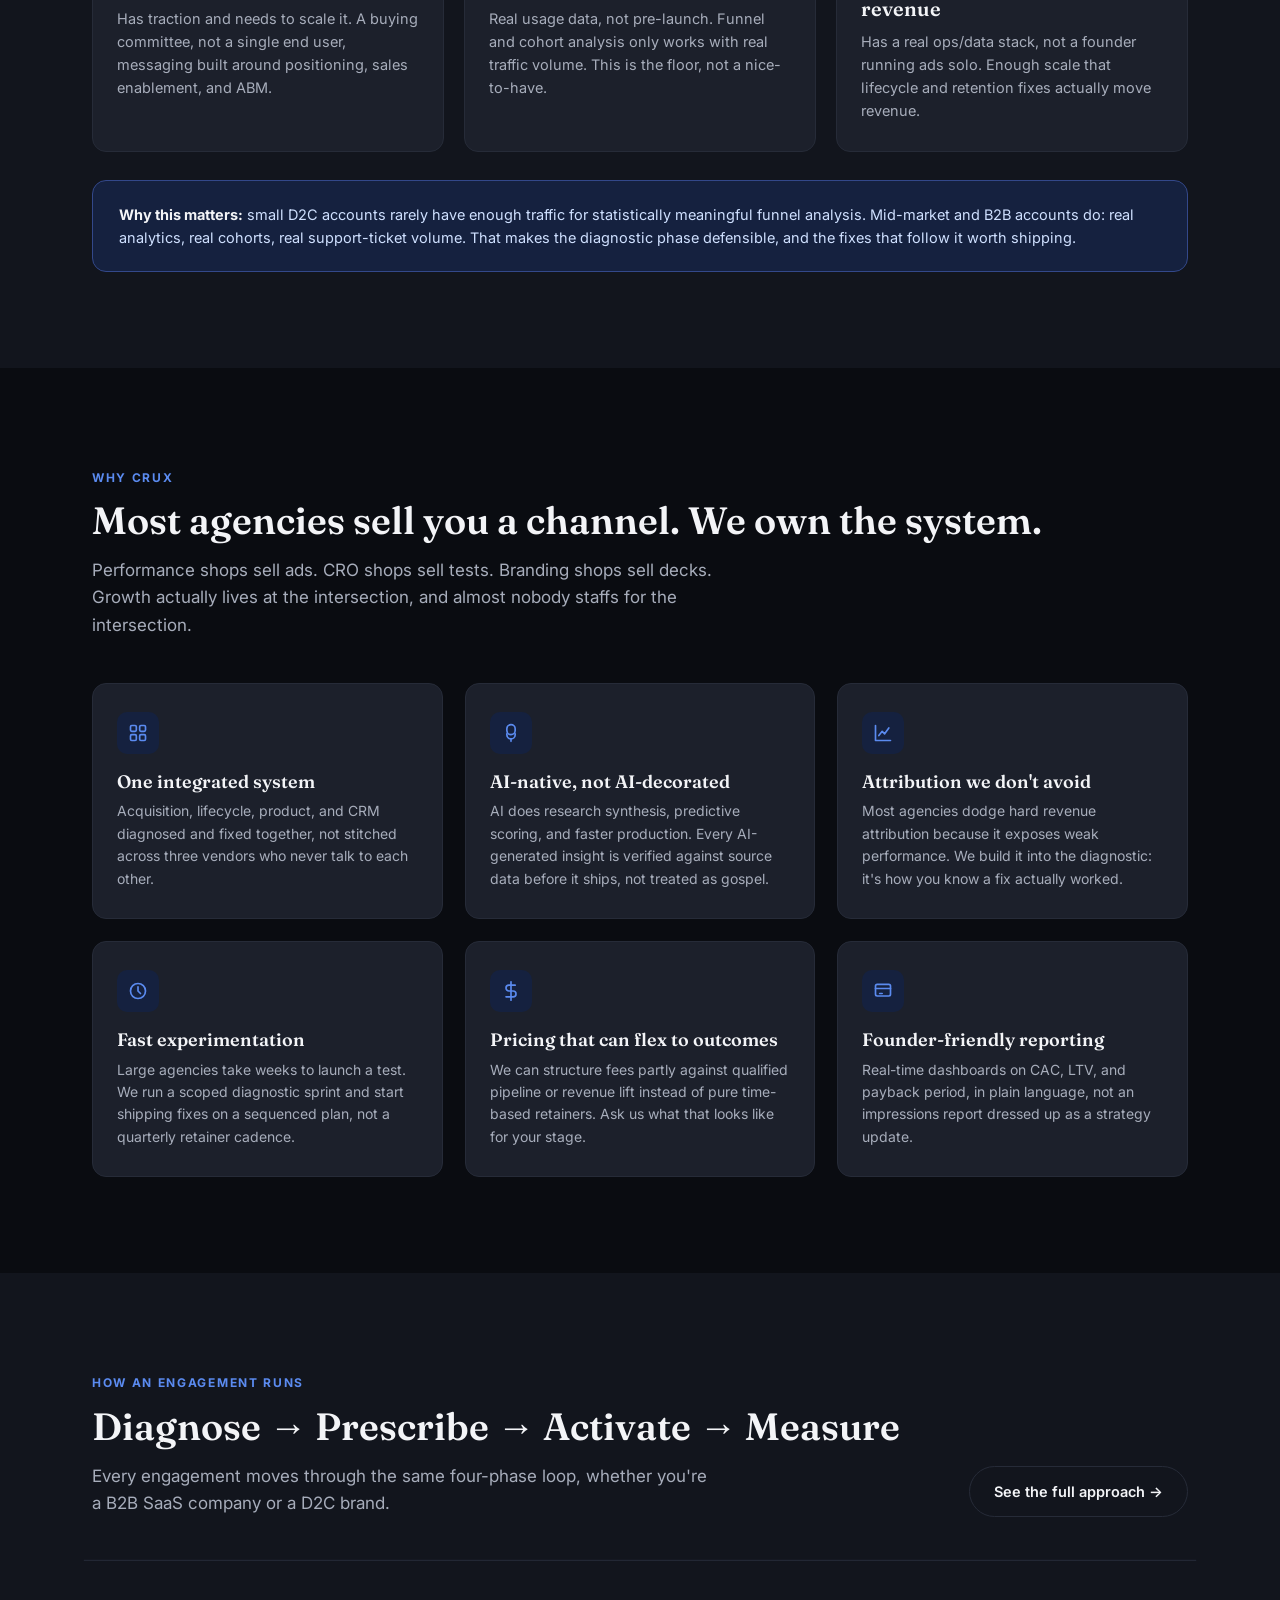
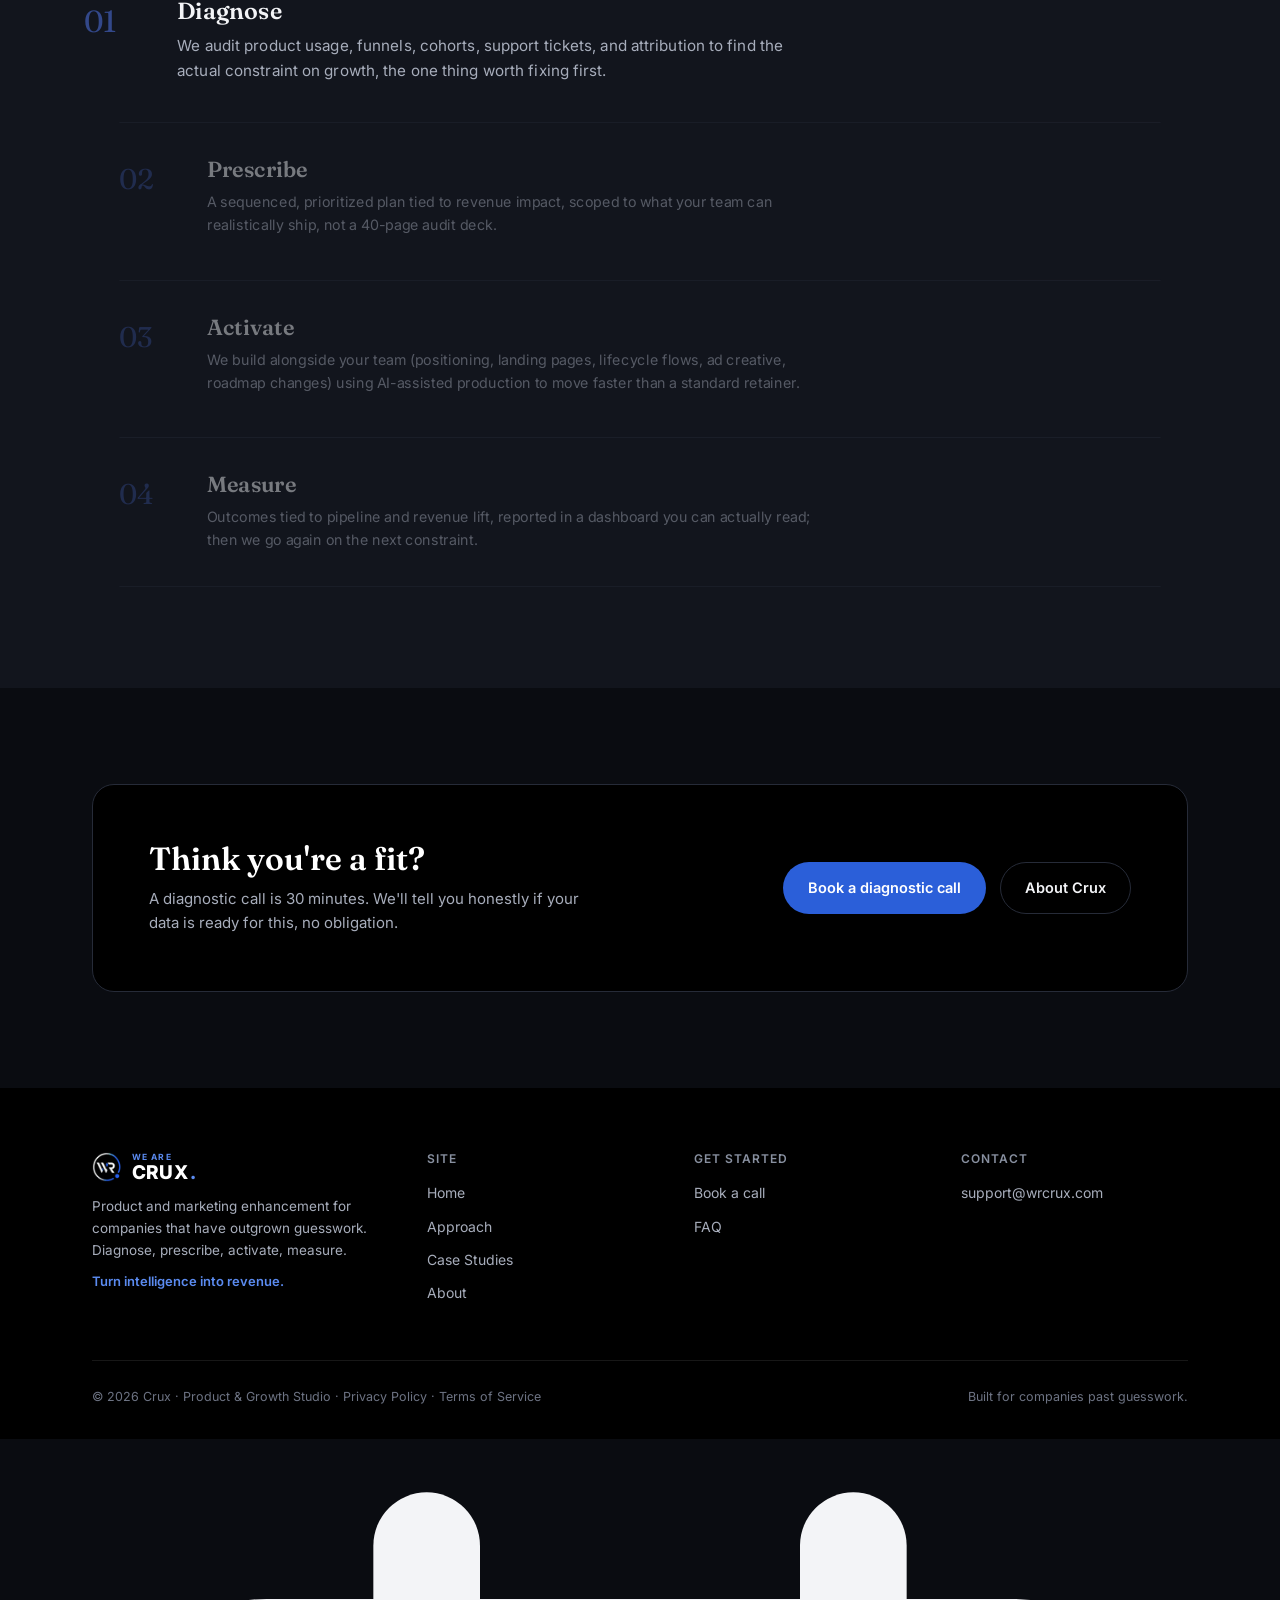
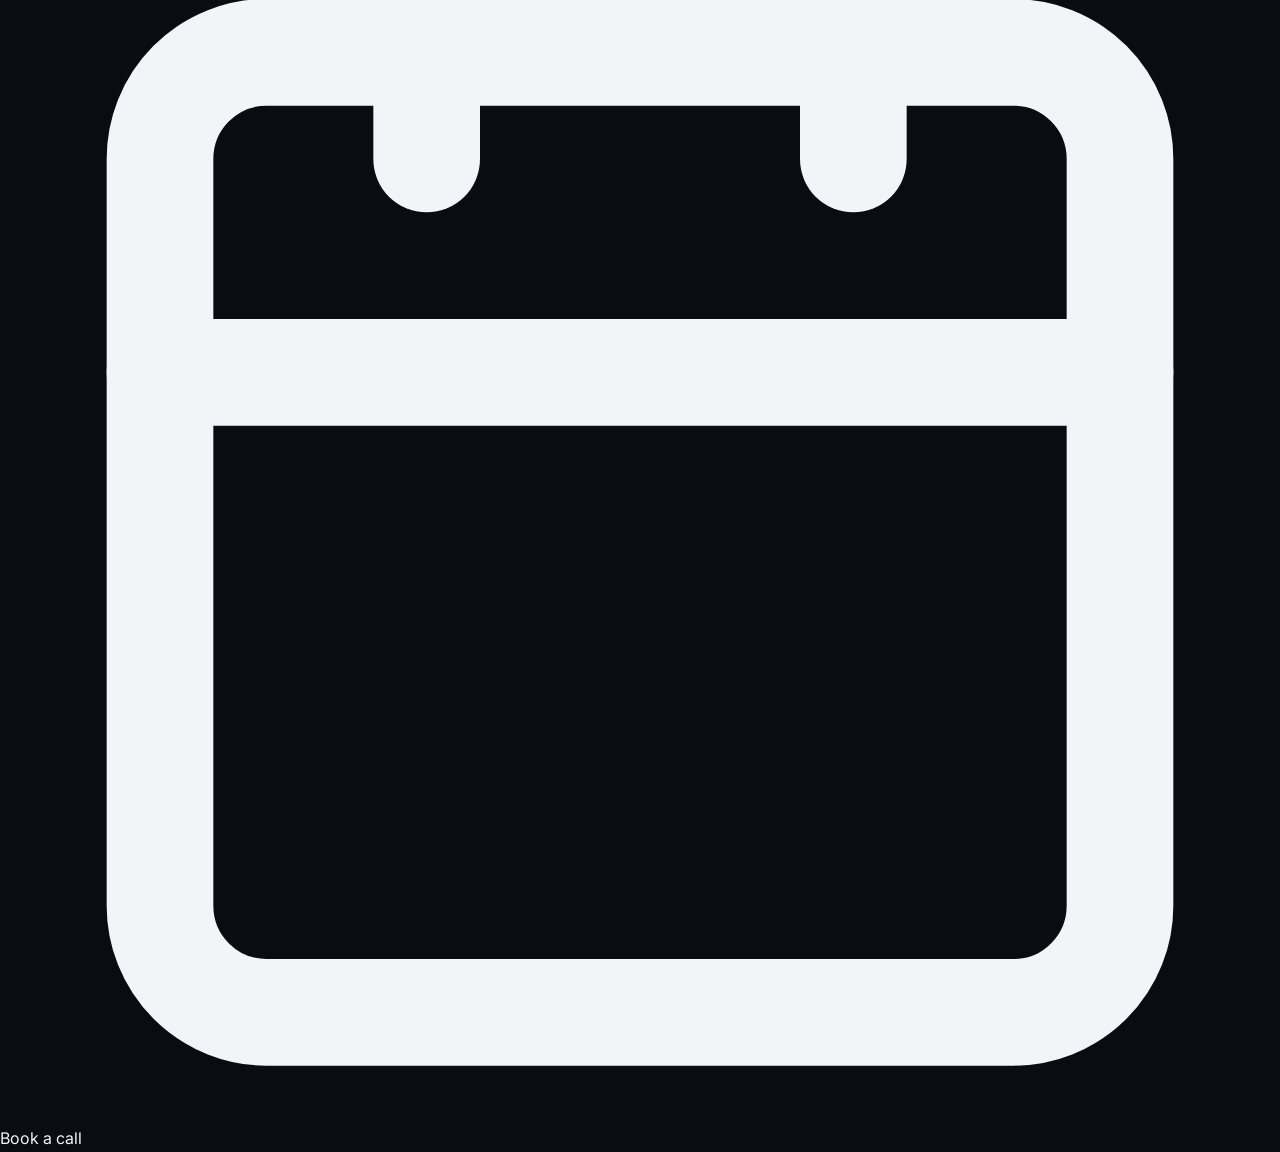
==== commit f2439101: "Add scroll effects, mobile CTA, hero particle network, and spotlight-cycling loop visual (part 1: in" ====
--- a/index.html
+++ b/index.html
@@ -23,6 +23,8 @@
 </head>
 <body>
 
+<div class="scroll-progress" id="scroll-progress"></div>
+
 <nav class="site-nav on-dark-page" id="site-nav">
   <div class="nav-inner">
     <a href="index.html" class="brand"><img src="assets/logo-mark.png" alt="WRCRUX" class="brand-mark"><span class="brand-text"><span class="brand-kicker">We Are</span><span class="brand-word">CRUX<span class="dot">.</span></span></span></a>
@@ -43,6 +45,7 @@
 <!-- HERO -->
 <header class="hero">
   <div class="hero-grid"></div>
+  <canvas id="hero-particles" class="hero-particles" aria-hidden="true"></canvas>
   <div class="wrap hero-inner">
     <div>
       <span class="hero-tag">Product + Marketing, Diagnosed Before Prescribed</span>
@@ -281,6 +284,11 @@
   </div>
 </footer>
 
+<a href="contact.html" class="mobile-cta" aria-label="Book a diagnostic call">
+  <svg viewBox="0 0 24 24" fill="none" stroke="currentColor" stroke-width="2" stroke-linecap="round" stroke-linejoin="round"><rect x="3" y="4" width="18" height="18" rx="2"></rect><path d="M16 2v4"></path><path d="M8 2v4"></path><path d="M3 10h18"></path></svg>
+  Book a call
+</a>
+
 <script src="js/main.js"></script>
 </body>
 </html>
--- a/css/styles.css
+++ b/css/styles.css
@@ -155,6 +155,16 @@
 }
 .brand{
   font-family:var(--sans);
+  display:flex;
+  align-items:center;
+  gap:8px;
+}
+.brand-mark{
+  height:30px;
+  width:auto;
+  display:block;
+}
+.brand-text{
   display:flex;
   flex-direction:column;
   gap:2px;
@@ -283,10 +293,18 @@
   border-radius:999px;
   margin-bottom:22px;
 }
+.hero-tagline{
+  font-family:var(--serif);
+  font-style:italic;
+  font-size:clamp(18px,2vw,22px);
+  color:var(--accent-glow);
+  margin:14px 0 0;
+}
 .hero h1{
   font-size:clamp(34px,4.6vw,56px);
   color:#fff;
   letter-spacing:-0.01em;
+  margin-top:12px;
 }
 .hero h1 em{color:var(--accent-glow);font-style:italic;}
 .hero-sub{
@@ -631,6 +649,7 @@
   font-family:var(--serif);
   font-size:56px;
   color:#fff;
+  object-fit:cover;
 }
 @media (max-width:640px){.founder-block{grid-template-columns:1fr;}.founder-avatar{width:96px;height:96px;font-size:32px;}}
 
@@ -663,56 +682,6 @@
 .contact-side .side-card a.email{color:var(--accent-glow);font-weight:600;}
 @media (max-width:900px){.contact-grid{grid-template-columns:1fr;}}
 
-/* ---------- booking modal ---------- */
-.modal-overlay{
-  position:fixed;
-  inset:0;
-  background:rgba(10,12,17,0.55);
-  display:flex;
-  align-items:center;
-  justify-content:center;
-  padding:24px;
-  z-index:200;
-  opacity:0;
-  pointer-events:none;
-  transition:opacity .2s ease;
-}
-.modal-overlay.open{opacity:1;pointer-events:auto;}
-.modal{
-  background:var(--canvas-deep);
-  border:1px solid var(--line);
-  border-radius:var(--radius-lg);
-  box-shadow:var(--shadow-lg);
-  max-width:460px;
-  width:100%;
-  padding:36px;
-  position:relative;
-  max-height:90vh;
-  overflow-y:auto;
-  transform:translateY(12px);
-  transition:transform .2s ease;
-}
-.modal-overlay.open .modal{transform:translateY(0);}
-.modal-close{
-  position:absolute;
-  top:18px;
-  right:18px;
-  width:32px;
-  height:32px;
-  border-radius:999px;
-  border:1px solid var(--line);
-  background:transparent;
-  display:flex;
-  align-items:center;
-  justify-content:center;
-  cursor:pointer;
-  font-size:18px;
-  line-height:1;
-  color:var(--ink-soft);
-}
-.modal-close:hover{border-color:var(--ink);color:var(--ink);}
-@media (max-width:480px){.modal{padding:28px 22px;}}
-
 /* ---------- footer ---------- */
 footer.site-footer{
   background:var(--void);
